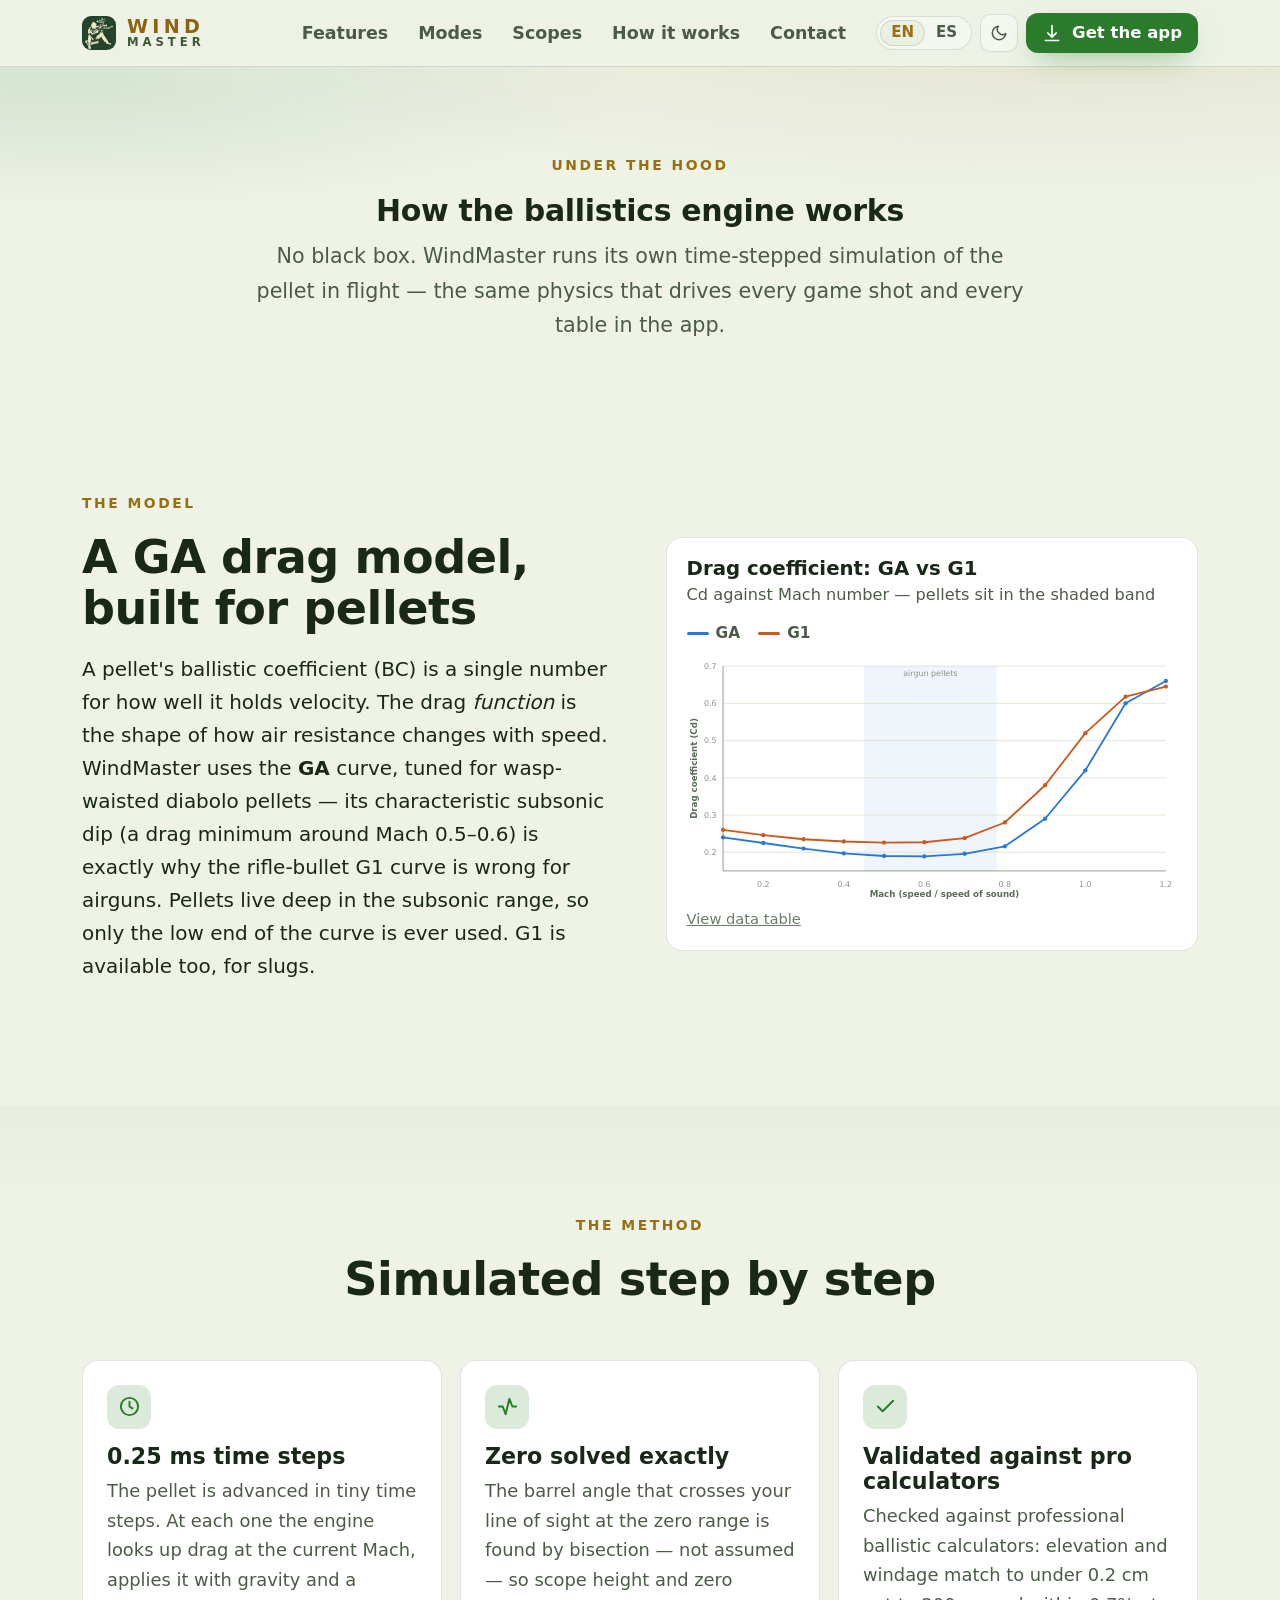
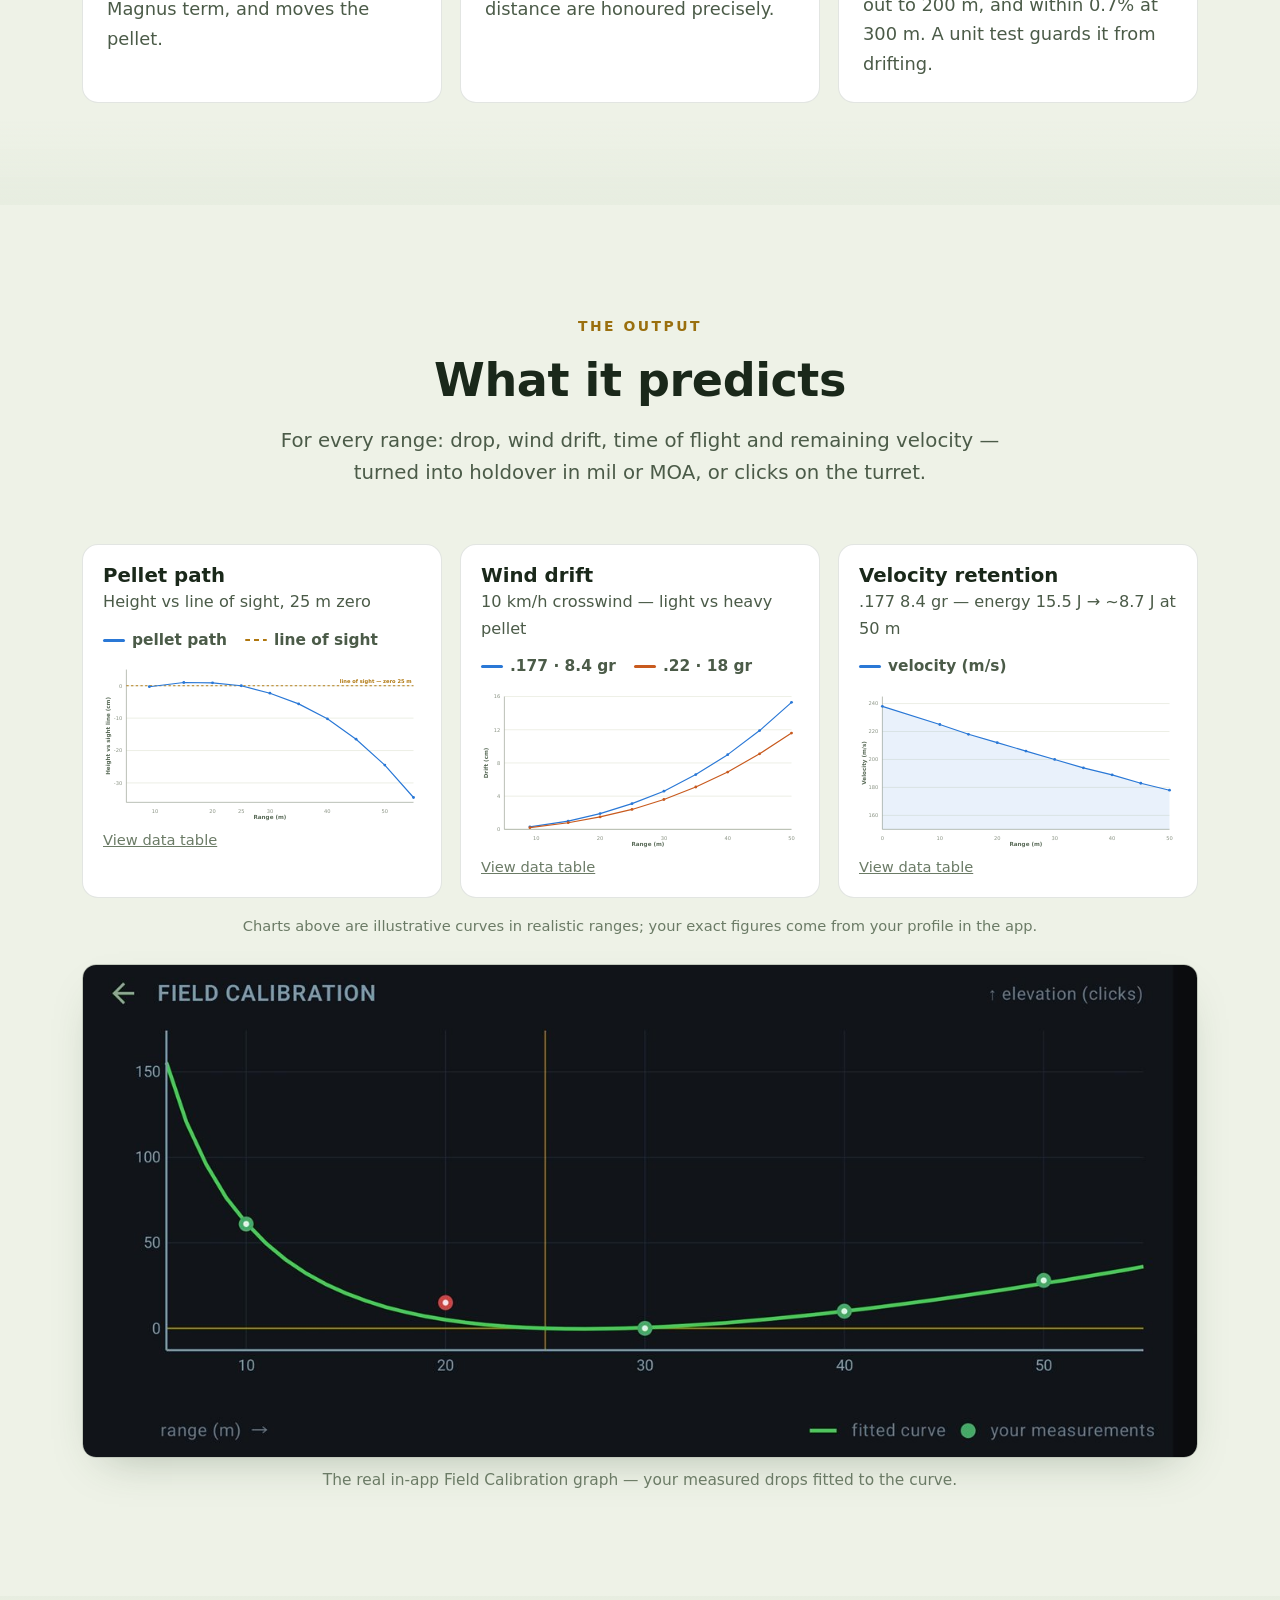
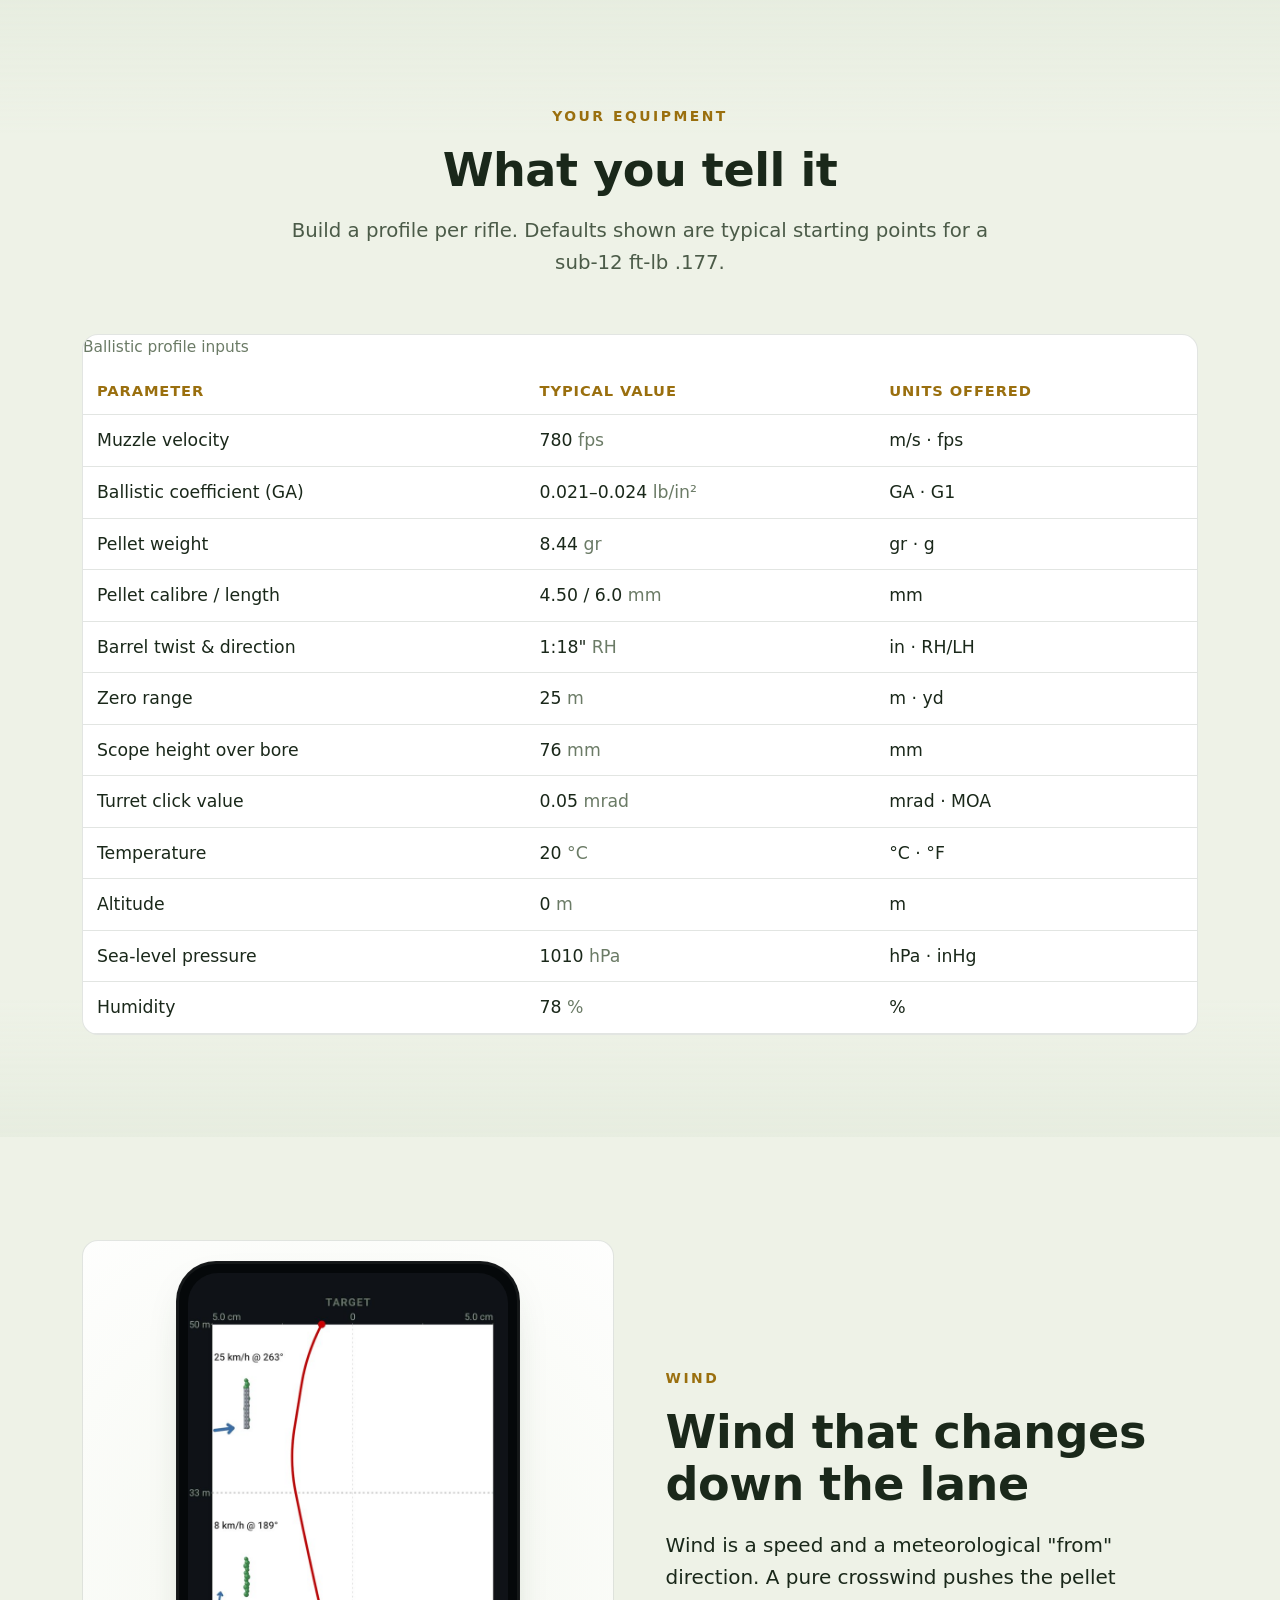
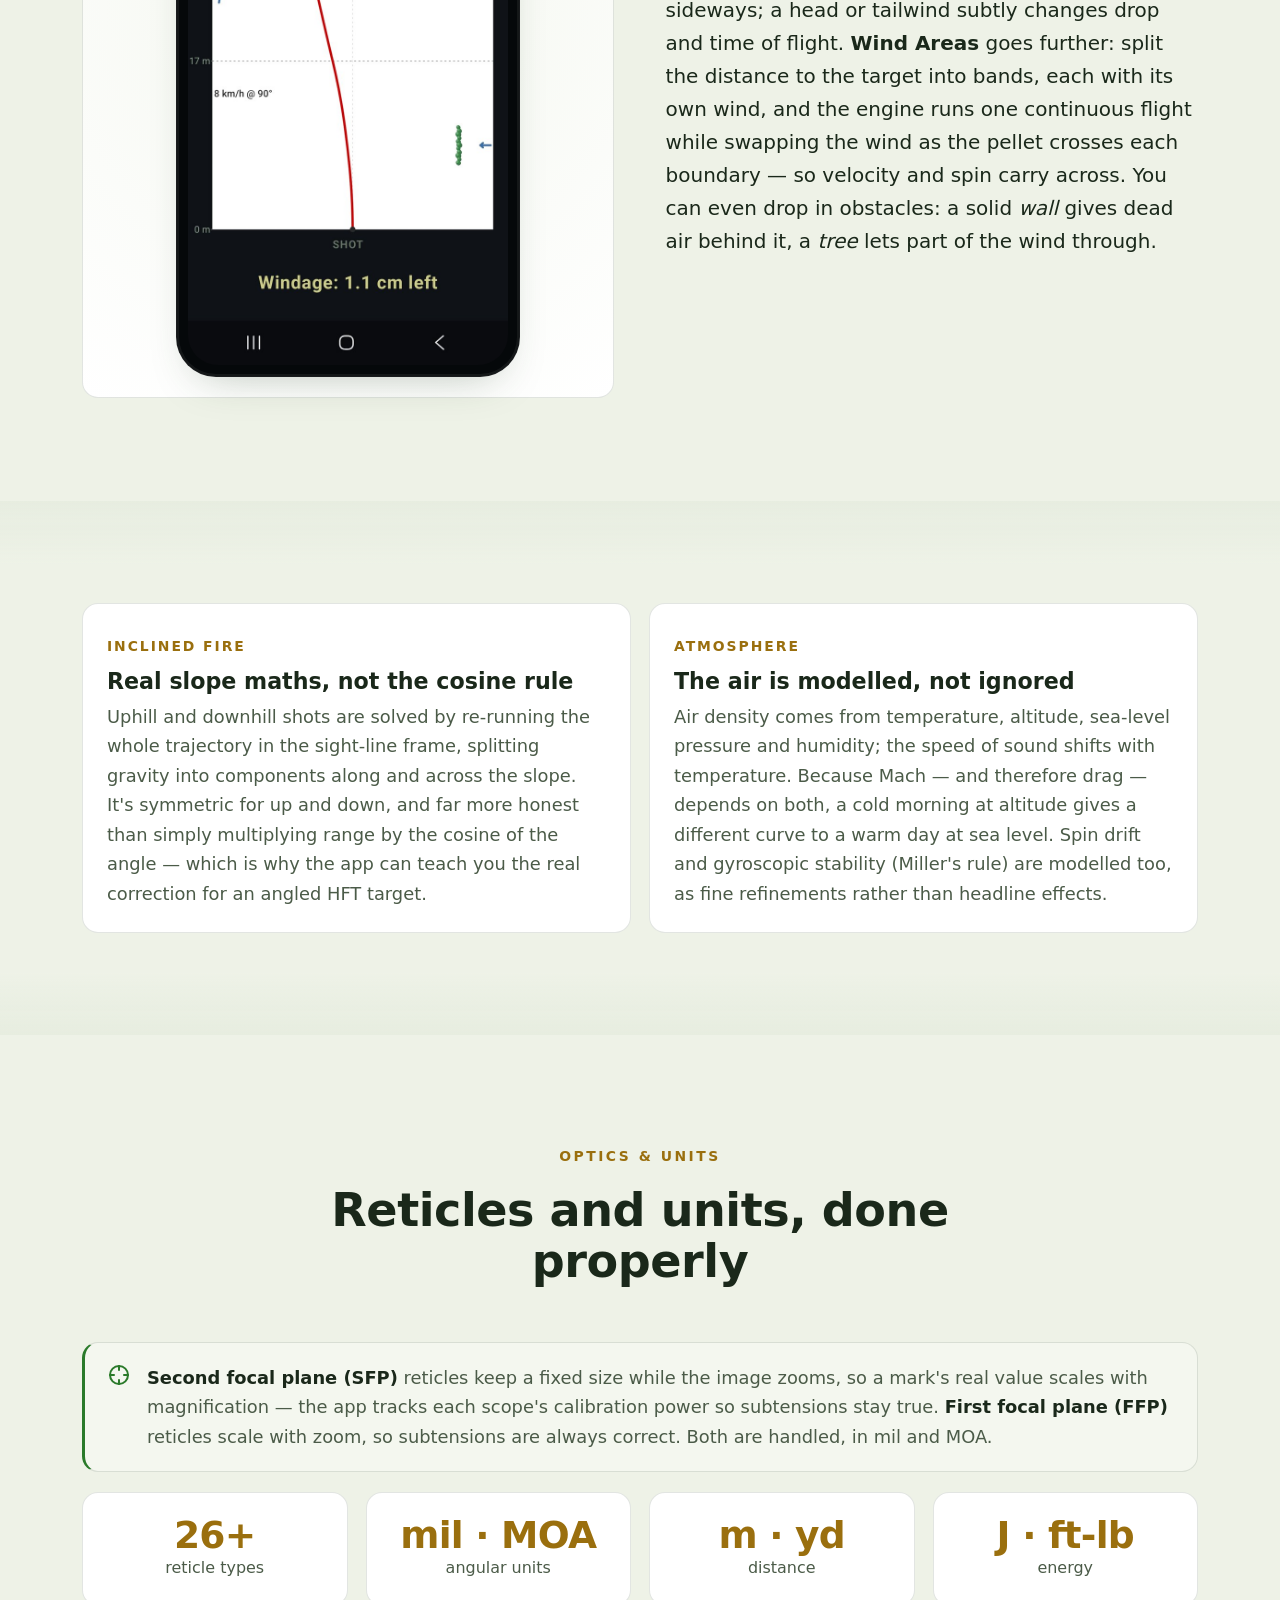
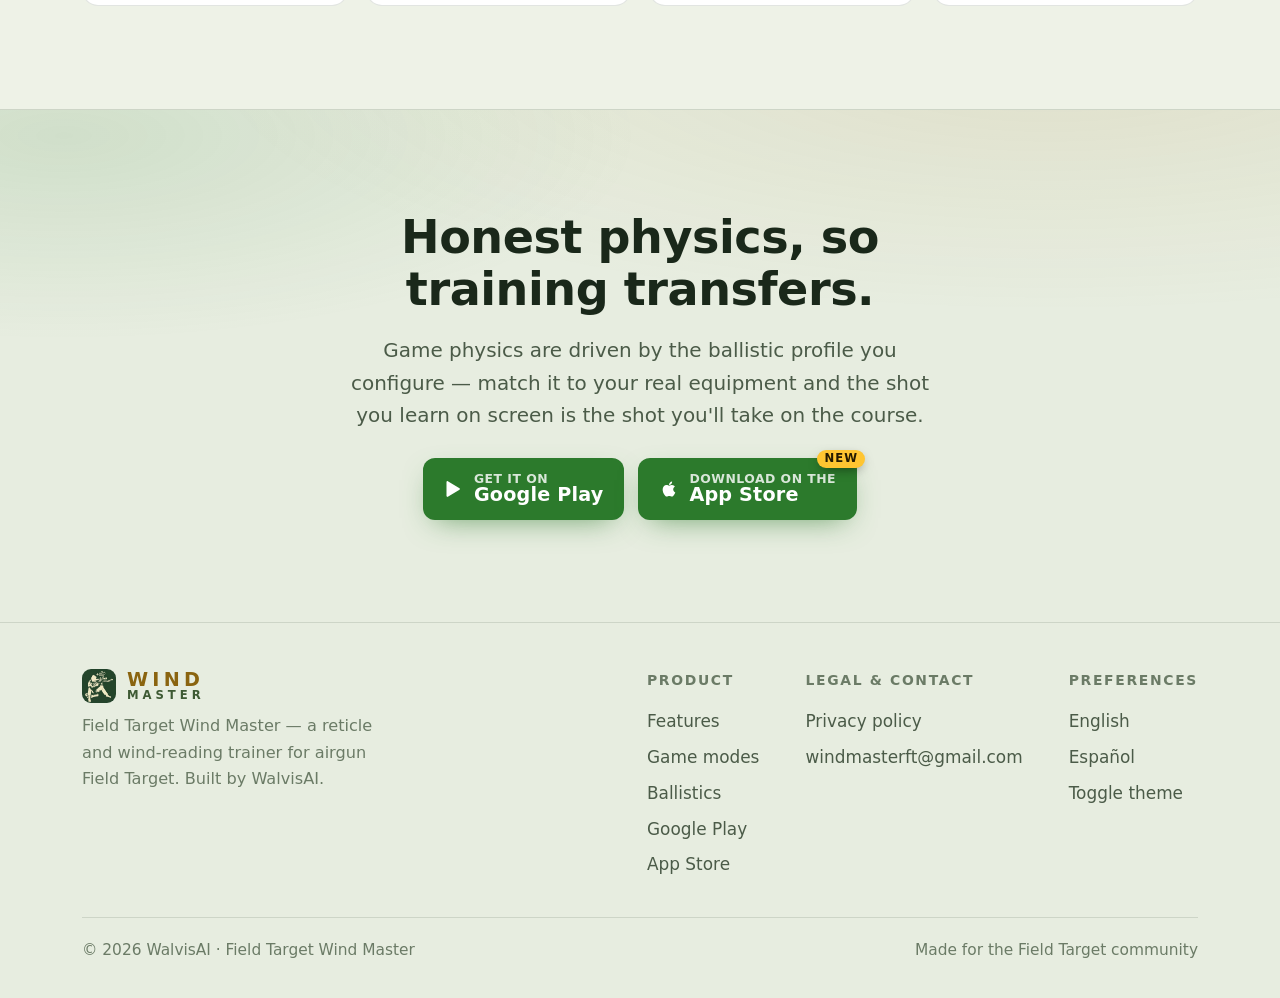
==== ballistics.html @ 90c8ece1 "List every scope in the app under #scopes Adds a scope catalogue to the scopes section: all 29 selec" ====
<!DOCTYPE html>
<html lang="en" data-lang="en">
<head>
  <meta charset="UTF-8">
  <meta name="viewport" content="width=device-width, initial-scale=1.0">
  <title>How the ballistics work — WindMaster</title>
  <meta name="description" content="Inside WindMaster's ballistics engine: a time-stepped GA drag simulation for diabolo pellets, validated against professional ballistic calculators. Wind zones, inclined fire, real atmosphere, SFP/FFP reticles.">
  <meta name="theme-color" content="#0b100b">
  <link rel="icon" href="assets/img/favicon.svg" type="image/svg+xml">
  <link rel="apple-touch-icon" href="assets/img/logo.png">
  <meta property="og:type" content="article">
  <meta property="og:title" content="How the WindMaster ballistics engine works">
  <meta property="og:description" content="A time-stepped GA drag simulation for airgun pellets, validated against professional ballistic calculators. Wind zones, inclined fire and real atmosphere.">
  <meta property="og:image" content="assets/img/logo.png">
  <link rel="stylesheet" href="assets/css/styles.css?v=20260923a">
  <script>
    (function () {
      try {
        var t = localStorage.getItem('wm-theme');
        if (t === 'light' || t === 'dark') document.documentElement.setAttribute('data-theme', t);
        var l = localStorage.getItem('wm-lang');
        if (l !== 'en' && l !== 'es') { var n = (navigator.language || 'en').toLowerCase(); l = n.indexOf('es') === 0 ? 'es' : 'en'; }
        document.documentElement.setAttribute('data-lang', l);
        document.documentElement.setAttribute('lang', l);
      } catch (e) {}
    })();
  </script>
</head>
<body>

<header class="site-header">
  <nav class="nav" aria-label="Primary">
    <a class="brand" href="index.html" aria-label="WindMaster home">
      <img src="assets/img/logo.png" alt="WindMaster logo" width="34" height="34">
      <span class="brand-logotype"><span class="wm-wind">WIND</span><span class="wm-master">MASTER</span></span>
    </a>
    <div class="nav-links" id="nav-links">
      <a href="index.html#features" data-en="Features" data-es="Funciones">Features</a>
      <a href="index.html#modes" data-en="Modes" data-es="Modos">Modes</a>
      <a href="index.html#scopes" data-en="Scopes" data-es="Miras">Scopes</a>
      <a href="ballistics.html" data-en="How it works" data-es="Cómo funciona">How it works</a>
      <a href="index.html#contact" data-en="Contact" data-es="Contacto">Contact</a>
    </div>
    <div class="nav-tools">
      <div class="toggle-group" role="group" aria-label="Language">
        <button type="button" data-set-lang="en" aria-pressed="true">EN</button>
        <button type="button" data-set-lang="es" aria-pressed="false">ES</button>
      </div>
      <button type="button" class="icon-btn" data-toggle-theme aria-label="Switch theme">
        <svg class="theme-sun" viewBox="0 0 24 24" fill="none" stroke="currentColor" stroke-width="2" stroke-linecap="round" stroke-linejoin="round"><circle cx="12" cy="12" r="4"/><path d="M12 2v2M12 20v2M4.9 4.9l1.4 1.4M17.7 17.7l1.4 1.4M2 12h2M20 12h2M4.9 19.1l1.4-1.4M17.7 6.3l1.4-1.4"/></svg>
        <svg class="theme-moon" viewBox="0 0 24 24" fill="none" stroke="currentColor" stroke-width="2" stroke-linecap="round" stroke-linejoin="round"><path d="M21 12.79A9 9 0 1 1 11.21 3 7 7 0 0 0 21 12.79z"/></svg>
      </button>
      <a class="btn btn-play btn-sm nav-cta" href="index.html#get">
        <svg viewBox="0 0 24 24" fill="none" stroke="currentColor" stroke-width="2" stroke-linecap="round" stroke-linejoin="round"><path d="M12 3v12M7 12l5 5 5-5M4 21h16"/></svg>
        <span data-en="Get the app" data-es="Descargar">Get the app</span>
      </a>
      <button type="button" class="icon-btn hamburger" data-nav-toggle aria-label="Menu" aria-expanded="false" aria-controls="nav-links">
        <svg viewBox="0 0 24 24" fill="none" stroke="currentColor" stroke-width="2" stroke-linecap="round"><line x1="3" y1="6" x2="21" y2="6"/><line x1="3" y1="12" x2="21" y2="12"/><line x1="3" y1="18" x2="21" y2="18"/></svg>
      </button>
    </div>
  </nav>
</header>

<!-- PAGE HERO -->
<section class="page-hero">
  <div class="container" style="max-width:820px;text-align:center">
    <span class="kicker" data-en="Under the hood" data-es="Por dentro">Under the hood</span>
    <h1 class="lang-en">How the ballistics engine works</h1>
    <h1 class="lang-es">Cómo funciona el motor balístico</h1>
    <p class="lang-en" style="color:var(--text-dim);font-size:1.1rem">No black box. WindMaster runs its own time-stepped simulation of the pellet in flight — the same physics that drives every game shot and every table in the app.</p>
    <p class="lang-es" style="color:var(--text-dim);font-size:1.1rem">Sin caja negra. WindMaster ejecuta su propia simulación por pasos de tiempo del balín en vuelo — la misma física que mueve cada disparo del juego y cada tabla de la app.</p>
  </div>
</section>

<!-- THE ENGINE + DRAG CHART -->
<section class="section">
  <div class="container reticle-band">
    <div>
      <span class="kicker" data-en="The model" data-es="El modelo">The model</span>
      <h2 class="lang-en">A GA drag model, built for pellets</h2>
      <h2 class="lang-es">Un modelo de resistencia GA, hecho para balines</h2>
      <p class="lang-en">A pellet's ballistic coefficient (BC) is a single number for how well it holds velocity. The drag <em>function</em> is the shape of how air resistance changes with speed. WindMaster uses the <strong>GA</strong> curve, tuned for wasp-waisted diabolo pellets — its characteristic subsonic dip (a drag minimum around Mach 0.5–0.6) is exactly why the rifle-bullet G1 curve is wrong for airguns. Pellets live deep in the subsonic range, so only the low end of the curve is ever used. G1 is available too, for slugs.</p>
      <p class="lang-es">El coeficiente balístico (BC) de un balín es un único número de cómo conserva la velocidad. La <em>función</em> de resistencia es la forma en que el rozamiento cambia con la velocidad. WindMaster usa la curva <strong>GA</strong>, ajustada a los diábolos de cintura de avispa — su característico valle subsónico (un mínimo de resistencia hacia Mach 0,5–0,6) es justo por lo que la curva G1 de bala de rifle no sirve para el aire comprimido. Los balines viven muy en subsónico, así que solo se usa la parte baja de la curva. G1 también está disponible, para slugs.</p>
    </div>
    <div class="chart-card">
      <h3 class="lang-en">Drag coefficient: GA vs G1</h3><h3 class="lang-es">Coeficiente de resistencia: GA vs G1</h3>
      <div class="chart-sub"><span class="lang-en">Cd against Mach number — pellets sit in the shaded band</span><span class="lang-es">Cd frente al número de Mach — los balines están en la banda sombreada</span></div>
      <div class="chart-legend"><span class="lg"><span class="sw" style="background:var(--series-1)"></span>GA</span><span class="lg"><span class="sw" style="background:var(--series-2)"></span>G1</span></div>
      <div class="chart-holder" data-chart="drag"></div>
    </div>
  </div>
</section>

<!-- HOW IT INTEGRATES -->
<section class="section section-alt">
  <div class="container">
    <div class="section-head">
      <span class="kicker" data-en="The method" data-es="El método">The method</span>
      <h2 class="lang-en">Simulated step by step</h2><h2 class="lang-es">Simulado paso a paso</h2>
    </div>
    <div class="grid grid-3">
      <div class="card"><div class="ic"><svg viewBox="0 0 24 24" fill="none" stroke="currentColor" stroke-width="2" stroke-linecap="round"><circle cx="12" cy="12" r="9"/><path d="M12 7v5l3 2"/></svg></div>
        <h3 class="lang-en">0.25 ms time steps</h3><h3 class="lang-es">Pasos de 0,25 ms</h3>
        <p class="lang-en">The pellet is advanced in tiny time steps. At each one the engine looks up drag at the current Mach, applies it with gravity and a Magnus term, and moves the pellet.</p>
        <p class="lang-es">El balín avanza en pasos de tiempo diminutos. En cada uno el motor consulta la resistencia al Mach actual, la aplica con la gravedad y un término Magnus, y mueve el balín.</p>
      </div>
      <div class="card"><div class="ic"><svg viewBox="0 0 24 24" fill="none" stroke="currentColor" stroke-width="2" stroke-linecap="round" stroke-linejoin="round"><path d="M3 12h4l3 8 4-16 3 8h4"/></svg></div>
        <h3 class="lang-en">Zero solved exactly</h3><h3 class="lang-es">Cero resuelto con exactitud</h3>
        <p class="lang-en">The barrel angle that crosses your line of sight at the zero range is found by bisection — not assumed — so scope height and zero distance are honoured precisely.</p>
        <p class="lang-es">El ángulo de cañón que cruza tu línea de mira a la distancia de cero se halla por bisección — no se asume — así se respetan con precisión la altura de mira y la distancia de cero.</p>
      </div>
      <div class="card"><div class="ic"><svg viewBox="0 0 24 24" fill="none" stroke="currentColor" stroke-width="2" stroke-linecap="round" stroke-linejoin="round"><path d="M20 6 9 17l-5-5"/></svg></div>
        <h3 class="lang-en">Validated against pro calculators</h3><h3 class="lang-es">Contrastado con calculadoras pro</h3>
        <p class="lang-en">Checked against professional ballistic calculators: elevation and windage match to under 0.2 cm out to 200 m, and within 0.7% at 300 m. A unit test guards it from drifting.</p>
        <p class="lang-es">Verificado contra calculadoras balísticas profesionales: elevación y deriva coinciden con menos de 0,2 cm hasta 200 m, y dentro del 0,7% a 300 m. Un test unitario evita que se desvíe.</p>
      </div>
    </div>
  </div>
</section>

<!-- WHAT IT PREDICTS (charts) -->
<section class="section">
  <div class="container">
    <div class="section-head">
      <span class="kicker" data-en="The output" data-es="El resultado">The output</span>
      <h2 class="lang-en">What it predicts</h2><h2 class="lang-es">Qué predice</h2>
      <p class="lang-en">For every range: drop, wind drift, time of flight and remaining velocity — turned into holdover in mil or MOA, or clicks on the turret.</p>
      <p class="lang-es">Para cada distancia: caída, deriva del viento, tiempo de vuelo y velocidad remanente — convertidos en holdover en mil o MOA, o clics en la torreta.</p>
    </div>
    <div class="grid grid-3">
      <div class="chart-card">
        <h3 class="lang-en">Pellet path</h3><h3 class="lang-es">Trayectoria</h3>
        <div class="chart-sub"><span class="lang-en">Height vs line of sight, 25 m zero</span><span class="lang-es">Altura vs línea de mira, cero a 25 m</span></div>
        <div class="chart-legend"><span class="lg"><span class="sw" style="background:var(--series-1)"></span><span data-en="pellet path" data-es="trayectoria">pellet path</span></span><span class="lg"><span class="sw dash"></span><span data-en="line of sight" data-es="línea de mira">line of sight</span></span></div>
        <div class="chart-holder" data-chart="trajectory"></div>
      </div>
      <div class="chart-card">
        <h3 class="lang-en">Wind drift</h3><h3 class="lang-es">Deriva del viento</h3>
        <div class="chart-sub"><span class="lang-en">10 km/h crosswind — light vs heavy pellet</span><span class="lang-es">Viento cruzado 10 km/h — balín ligero vs pesado</span></div>
        <div class="chart-legend"><span class="lg"><span class="sw" style="background:var(--series-1)"></span>.177 · 8.4 gr</span><span class="lg"><span class="sw" style="background:var(--series-2)"></span>.22 · 18 gr</span></div>
        <div class="chart-holder" data-chart="wind"></div>
      </div>
      <div class="chart-card">
        <h3 class="lang-en">Velocity retention</h3><h3 class="lang-es">Retención de velocidad</h3>
        <div class="chart-sub"><span class="lang-en">.177 8.4 gr — energy 15.5 J → ~8.7 J at 50 m</span><span class="lang-es">.177 8,4 gr — energía 15,5 J → ~8,7 J a 50 m</span></div>
        <div class="chart-legend"><span class="lg"><span class="sw" style="background:var(--series-1)"></span><span data-en="velocity (m/s)" data-es="velocidad (m/s)">velocity (m/s)</span></span></div>
        <div class="chart-holder" data-chart="velocity"></div>
      </div>
    </div>
    <p class="chart-note" style="text-align:center;margin-top:16px"><span class="lang-en">Charts above are illustrative curves in realistic ranges; your exact figures come from your profile in the app.</span><span class="lang-es">Los gráficos de arriba son curvas ilustrativas en rangos realistas; tus cifras exactas salen de tu perfil en la app.</span></p>
    <figure class="shot-wide">
      <img src="assets/img/screens/ballistic-graph.jpg" alt="WindMaster Field Calibration graph: fitted elevation curve against your measured clicks" loading="lazy">
      <figcaption><span class="lang-en">The real in-app Field Calibration graph — your measured drops fitted to the curve.</span><span class="lang-es">El gráfico real de Calibración de Campo en la app — tus caídas medidas ajustadas a la curva.</span></figcaption>
    </figure>
  </div>
</section>

<!-- INPUTS TABLE -->
<section class="section section-alt">
  <div class="container">
    <div class="section-head">
      <span class="kicker" data-en="Your equipment" data-es="Tu equipo">Your equipment</span>
      <h2 class="lang-en">What you tell it</h2><h2 class="lang-es">Qué le indicas</h2>
      <p class="lang-en">Build a profile per rifle. Defaults shown are typical starting points for a sub-12 ft-lb .177.</p>
      <p class="lang-es">Crea un perfil por rifle. Los valores por defecto son puntos de partida típicos para un .177 de menos de 12 ft-lb.</p>
    </div>
    <div class="table-scroll">
      <table class="spec-table">
        <caption data-en="Ballistic profile inputs" data-es="Entradas del perfil balístico">Ballistic profile inputs</caption>
        <thead><tr>
          <th data-en="Parameter" data-es="Parámetro">Parameter</th>
          <th data-en="Typical value" data-es="Valor típico">Typical value</th>
          <th data-en="Units offered" data-es="Unidades disponibles">Units offered</th>
        </tr></thead>
        <tbody>
          <tr><td data-en="Muzzle velocity" data-es="Velocidad inicial">Muzzle velocity</td><td class="num">780 <span class="u">fps</span></td><td class="u">m/s · fps</td></tr>
          <tr><td data-en="Ballistic coefficient (GA)" data-es="Coeficiente balístico (GA)">Ballistic coefficient (GA)</td><td class="num">0.021–0.024 <span class="u">lb/in²</span></td><td class="u">GA · G1</td></tr>
          <tr><td data-en="Pellet weight" data-es="Peso del balín">Pellet weight</td><td class="num">8.44 <span class="u">gr</span></td><td class="u">gr · g</td></tr>
          <tr><td data-en="Pellet calibre / length" data-es="Calibre / longitud">Pellet calibre / length</td><td class="num">4.50 / 6.0 <span class="u">mm</span></td><td class="u">mm</td></tr>
          <tr><td data-en="Barrel twist & direction" data-es="Paso y sentido de rayado">Barrel twist &amp; direction</td><td class="num">1:18" <span class="u">RH</span></td><td class="u">in · RH/LH</td></tr>
          <tr><td data-en="Zero range" data-es="Distancia de cero">Zero range</td><td class="num">25 <span class="u">m</span></td><td class="u">m · yd</td></tr>
          <tr><td data-en="Scope height over bore" data-es="Altura de mira sobre ánima">Scope height over bore</td><td class="num">76 <span class="u">mm</span></td><td class="u">mm</td></tr>
          <tr><td data-en="Turret click value" data-es="Valor de clic de torreta">Turret click value</td><td class="num">0.05 <span class="u">mrad</span></td><td class="u">mrad · MOA</td></tr>
          <tr><td data-en="Temperature" data-es="Temperatura">Temperature</td><td class="num">20 <span class="u">°C</span></td><td class="u">°C · °F</td></tr>
          <tr><td data-en="Altitude" data-es="Altitud">Altitude</td><td class="num">0 <span class="u">m</span></td><td class="u">m</td></tr>
          <tr><td data-en="Sea-level pressure" data-es="Presión a nivel del mar">Sea-level pressure</td><td class="num">1010 <span class="u">hPa</span></td><td class="u">hPa · inHg</td></tr>
          <tr><td data-en="Humidity" data-es="Humedad">Humidity</td><td class="num">78 <span class="u">%</span></td><td class="u">%</td></tr>
        </tbody>
      </table>
    </div>
  </div>
</section>

<!-- WIND & WIND AREAS -->
<section class="section">
  <div class="container reticle-band">
    <div class="reticle-visual"><div class="phone shot"><div class="phone-screen"><img src="assets/img/screens/wind-areas.jpg" alt="WindMaster Wind Areas: per-band wind across the distance to the target" loading="lazy"></div></div></div>
    <div>
      <span class="kicker" data-en="Wind" data-es="Viento">Wind</span>
      <h2 class="lang-en">Wind that changes down the lane</h2>
      <h2 class="lang-es">Viento que cambia a lo largo del carril</h2>
      <p class="lang-en">Wind is a speed and a meteorological "from" direction. A pure crosswind pushes the pellet sideways; a head or tailwind subtly changes drop and time of flight. <strong>Wind Areas</strong> goes further: split the distance to the target into bands, each with its own wind, and the engine runs one continuous flight while swapping the wind as the pellet crosses each boundary — so velocity and spin carry across. You can even drop in obstacles: a solid <em>wall</em> gives dead air behind it, a <em>tree</em> lets part of the wind through.</p>
      <p class="lang-es">El viento es una velocidad y una dirección meteorológica de "procedencia". Un viento cruzado puro empuja el balín de lado; un viento de frente o de cola cambia sutilmente la caída y el tiempo de vuelo. <strong>Áreas de viento</strong> va más allá: divide la distancia al blanco en tramos, cada uno con su viento, y el motor ejecuta un único vuelo continuo cambiando el viento cuando el balín cruza cada frontera — así la velocidad y el giro se conservan. Incluso puedes añadir obstáculos: un <em>muro</em> sólido deja aire muerto detrás, un <em>árbol</em> deja pasar parte del viento.</p>
    </div>
  </div>
</section>

<!-- INCLINED + ATMOSPHERE -->
<section class="section section-alt">
  <div class="container">
    <div class="grid grid-2">
      <div class="card">
        <span class="mode-badge" data-en="Inclined fire" data-es="Tiro inclinado">Inclined fire</span>
        <h3 class="lang-en">Real slope maths, not the cosine rule</h3>
        <h3 class="lang-es">Matemática real de pendiente, no la regla del coseno</h3>
        <p class="lang-en">Uphill and downhill shots are solved by re-running the whole trajectory in the sight-line frame, splitting gravity into components along and across the slope. It's symmetric for up and down, and far more honest than simply multiplying range by the cosine of the angle — which is why the app can teach you the real correction for an angled HFT target.</p>
        <p class="lang-es">Los tiros cuesta arriba y cuesta abajo se resuelven volviendo a calcular toda la trayectoria en el marco de la línea de mira, descomponiendo la gravedad en componentes a lo largo y a través de la pendiente. Es simétrico arriba y abajo, y mucho más honesto que multiplicar la distancia por el coseno del ángulo — por eso la app te enseña la corrección real para un blanco HFT inclinado.</p>
      </div>
      <div class="card">
        <span class="mode-badge" data-en="Atmosphere" data-es="Atmósfera">Atmosphere</span>
        <h3 class="lang-en">The air is modelled, not ignored</h3>
        <h3 class="lang-es">El aire se modela, no se ignora</h3>
        <p class="lang-en">Air density comes from temperature, altitude, sea-level pressure and humidity; the speed of sound shifts with temperature. Because Mach — and therefore drag — depends on both, a cold morning at altitude gives a different curve to a warm day at sea level. Spin drift and gyroscopic stability (Miller's rule) are modelled too, as fine refinements rather than headline effects.</p>
        <p class="lang-es">La densidad del aire sale de la temperatura, la altitud, la presión a nivel del mar y la humedad; la velocidad del sonido cambia con la temperatura. Como el Mach — y por tanto la resistencia — depende de ambos, una mañana fría en altura da una curva distinta a un día cálido a nivel del mar. La deriva por giro y la estabilidad giroscópica (regla de Miller) también se modelan, como refinamientos finos más que como efectos protagonistas.</p>
      </div>
    </div>
  </div>
</section>

<!-- RETICLES & UNITS -->
<section class="section">
  <div class="container">
    <div class="section-head">
      <span class="kicker" data-en="Optics & units" data-es="Ópticas y unidades">Optics &amp; units</span>
      <h2 class="lang-en">Reticles and units, done properly</h2>
      <h2 class="lang-es">Retículas y unidades, bien hechas</h2>
    </div>
    <div class="callout" style="margin-bottom:20px">
      <svg viewBox="0 0 24 24" fill="none" stroke="currentColor" stroke-width="2" stroke-linecap="round" stroke-linejoin="round"><circle cx="12" cy="12" r="9"/><line x1="12" y1="3" x2="12" y2="7"/><line x1="12" y1="17" x2="12" y2="21"/><line x1="3" y1="12" x2="7" y2="12"/><line x1="17" y1="12" x2="21" y2="12"/></svg>
      <p><span class="lang-en"><strong>Second focal plane (SFP)</strong> reticles keep a fixed size while the image zooms, so a mark's real value scales with magnification — the app tracks each scope's calibration power so subtensions stay true. <strong>First focal plane (FFP)</strong> reticles scale with zoom, so subtensions are always correct. Both are handled, in mil and MOA.</span><span class="lang-es"><strong>Las retículas de segundo plano focal (SFP)</strong> mantienen un tamaño fijo mientras la imagen hace zoom, así que el valor real de una marca escala con el aumento — la app sigue la potencia de calibración de cada visor para que las subtensiones sigan siendo ciertas. <strong>Las de primer plano focal (FFP)</strong> escalan con el zoom, así que las subtensiones siempre son correctas. Ambas se tratan, en mil y MOA.</span></p>
    </div>
    <div class="grid grid-4">
      <div class="card" style="text-align:center"><div class="scope-count" style="justify-content:center;margin:0"><div><div class="n">26+</div><div class="l" data-en="reticle types" data-es="tipos de retícula">reticle types</div></div></div></div>
      <div class="card" style="text-align:center"><div class="scope-count" style="justify-content:center;margin:0"><div><div class="n">mil · MOA</div><div class="l" data-en="angular units" data-es="unidades angulares">angular units</div></div></div></div>
      <div class="card" style="text-align:center"><div class="scope-count" style="justify-content:center;margin:0"><div><div class="n">m · yd</div><div class="l" data-en="distance" data-es="distancia">distance</div></div></div></div>
      <div class="card" style="text-align:center"><div class="scope-count" style="justify-content:center;margin:0"><div><div class="n">J · ft-lb</div><div class="l" data-en="energy" data-es="energía">energy</div></div></div></div>
    </div>
  </div>
</section>

<!-- HONESTY CALLOUT + CTA -->
<section class="section cta-band">
  <div class="container">
    <h2 class="lang-en">Honest physics, so training transfers.</h2>
    <h2 class="lang-es">Física honesta, para que el entrenamiento se transfiera.</h2>
    <p class="lang-en">Game physics are driven by the ballistic profile you configure — match it to your real equipment and the shot you learn on screen is the shot you'll take on the course.</p>
    <p class="lang-es">La física del juego se basa en el perfil balístico que configuras — hazlo coincidir con tu equipo real y el disparo que aprendes en pantalla es el que harás en el recorrido.</p>
    <div class="store-row">
      <a class="btn btn-play" href="https://play.google.com/store/apps/details?id=com.walvisai.fieldtargetwindmaster" target="_blank" rel="noopener">
        <svg viewBox="0 0 24 24" fill="currentColor"><path d="M3 3.5v17c0 .8.9 1.3 1.6.9l14-8.5c.6-.4.6-1.3 0-1.7l-14-8.5C3.9 2.2 3 2.7 3 3.5z"/></svg>
        <span class="bp-text"><span class="bp-sub" data-en="Get it on" data-es="Disponible en">Get it on</span><span class="bp-main">Google Play</span></span>
      </a>
      <a class="btn btn-apple" href="https://apps.apple.com/us/app/windmaster-airgun-ballistics/id6805077876" target="_blank" rel="noopener">
        <svg viewBox="0 0 24 24" fill="currentColor"><path d="M17.05 20.28c-.98.95-2.05.8-3.08.35-1.09-.46-2.09-.48-3.24 0-1.44.62-2.2.44-3.06-.35C2.79 15.25 3.51 7.59 9.05 7.31c1.35.07 2.29.74 3.08.8 1.18-.24 2.31-.93 3.57-.84 1.51.12 2.65.72 3.4 1.8-3.12 1.87-2.38 5.98.48 7.13-.57 1.5-1.31 2.99-2.54 4.09zM12.03 7.25c-.15-2.23 1.66-4.07 3.74-4.25.29 2.58-2.34 4.5-3.74 4.25z"/></svg>
        <span class="bp-text"><span class="bp-sub" data-en="Download on the" data-es="Consíguelo en la">Download on the</span><span class="bp-main">App Store</span></span>
          <span class="pill-new" data-en="New" data-es="Nuevo">New</span>
      </a>
    </div>
  </div>
</section>

<footer class="site-footer">
  <div class="container">
    <div class="footer-grid">
      <div class="footer-brand">
        <a class="brand" href="index.html"><img src="assets/img/logo.png" alt="" width="34" height="34"><span class="brand-logotype"><span class="wm-wind">WIND</span><span class="wm-master">MASTER</span></span></a>
        <p class="lang-en">Field Target Wind Master — a reticle and wind-reading trainer for airgun Field Target. Built by WalvisAI.</p>
        <p class="lang-es">Field Target Wind Master — un entrenador de retícula y lectura de viento para Field Target de aire comprimido. Creado por WalvisAI.</p>
      </div>
      <div class="footer-links">
        <div class="footer-col">
          <h4 data-en="Product" data-es="Producto">Product</h4>
          <a href="index.html#features" data-en="Features" data-es="Funciones">Features</a>
          <a href="index.html#modes" data-en="Game modes" data-es="Modos de juego">Game modes</a>
          <a href="ballistics.html" data-en="Ballistics" data-es="Balística">Ballistics</a>
          <a href="https://play.google.com/store/apps/details?id=com.walvisai.fieldtargetwindmaster" target="_blank" rel="noopener">Google Play</a>
          <a href="https://apps.apple.com/us/app/windmaster-airgun-ballistics/id6805077876" target="_blank" rel="noopener">App Store</a>
        </div>
        <div class="footer-col">
          <h4 data-en="Legal & contact" data-es="Legal y contacto">Legal &amp; contact</h4>
          <a href="privacy.html" data-en="Privacy policy" data-es="Política de privacidad">Privacy policy</a>
          <a href="mailto:windmasterft@gmail.com">windmasterft@gmail.com</a>
        </div>
        <div class="footer-col">
          <h4 data-en="Preferences" data-es="Preferencias">Preferences</h4>
          <span data-set-lang="en" role="button" tabindex="0">English</span>
          <span data-set-lang="es" role="button" tabindex="0">Español</span>
          <span data-toggle-theme role="button" tabindex="0" data-en="Toggle theme" data-es="Cambiar tema">Toggle theme</span>
        </div>
      </div>
    </div>
    <div class="footer-bottom">
      <span>© <span data-year>2026</span> WalvisAI · Field Target Wind Master</span>
      <span data-en="Made for the Field Target community" data-es="Hecho para la comunidad del Field Target">Made for the Field Target community</span>
    </div>
  </div>
</footer>

<script src="assets/js/main.js?v=20260828d" defer></script>
<script src="assets/js/charts.js?v=20260810c" defer></script>
</body>
</html>
---- assets/css/styles.css ----
/* ============================================================
   WindMaster — Field Target Wind Master
   Design system. Brand tokens distilled from the app (AppTheme.kt).
   Dark is the default (matches the app); light + OS-preference supported.
   ============================================================ */

/* ---- Tokens: dark (default) ---- */
:root {
  color-scheme: dark;
  --bg:            #0b100b;
  --bg-2:          #0e140e;
  --surface:       #141b14;
  --surface-2:     #1a231a;
  --surface-3:     #202b20;
  --border:        rgba(210,226,210,0.10);
  --border-strong: rgba(210,226,210,0.18);
  --text:          #d7e4d7;
  --text-dim:      #97a895;
  --text-mute:     #6d7d69;
  --gold:          #ffd464;
  --gold-soft:     #cccc88;
  --wind:          #ffd464;
  --master:        #9dbf9d;
  --green:         #62b062;
  --green-deep:    #2a5a2a;
  --cta:           #3d8b3d;
  --cta-hover:     #4a9d4a;
  --cta-ink:       #061006;
  --new-flag:      #ffc531;
  --new-flag-ink:  #241a00;
  --good:          #52c07a;
  --warn:          #e0b83e;
  --bad:           #e06a6a;
  /* charts (validated for this surface) */
  --chart-surface: #141a14;
  --chart-grid:    #26302a;
  --chart-axis:    #55614f;
  --chart-ink:     #d7e4d7;
  --chart-ink-dim: #97a895;
  --series-1:      #3987e5;
  --series-2:      #d95926;
  --chart-ref:     #dcae4a;
  /* effects */
  --shadow:        0 18px 50px -20px rgba(0,0,0,0.75);
  --glow:          0 0 0 1px var(--border), 0 20px 60px -30px rgba(0,0,0,0.85);
  --radius:        16px;
  --radius-sm:     10px;
  --maxw:          1160px;
  --hero-grad:     radial-gradient(120% 90% at 82% -10%, rgba(255,212,100,0.10), transparent 55%),
                   radial-gradient(90% 80% at 5% 5%, rgba(86,160,86,0.12), transparent 50%);
  --font-ui:       system-ui, -apple-system, "Segoe UI", Roboto, Helvetica, Arial, sans-serif;
}

/* ---- Tokens: light ---- */
@media (prefers-color-scheme: light) {
  :root:not([data-theme="dark"]) {
    color-scheme: light;
    --bg:            #eef2e7;
    --bg-2:          #e7ede0;
    --surface:       #ffffff;
    --surface-2:     #f4f7ef;
    --surface-3:     #e9efe1;
    --border:        rgba(20,40,20,0.12);
    --border-strong: rgba(20,40,20,0.20);
    --text:          #1a281a;
    --text-dim:      #4b5b48;
    --text-mute:     #6b7b66;
    --gold:          #9a6f0e;
    --gold-soft:     #7a5a14;
    --wind:          #8a6410;
    --master:        #3e5a34;
    --green:         #2a7a2a;
    --green-deep:    #cfe6bf;
    --cta:           #2c7a2c;
    --cta-hover:     #256a25;
    --cta-ink:       #ffffff;
    --good:          #1a8a3a;
    --warn:          #9a6f0e;
    --bad:           #c0392b;
    --chart-surface: #f4f2e8;
    --chart-grid:    #d9ddca;
    --chart-axis:    #8a9384;
    --chart-ink:     #1a281a;
    --chart-ink-dim: #5a6b58;
    --series-1:      #2a78d6;
    --series-2:      #c85a1e;
    --chart-ref:     #b0770e;
    --shadow:        0 18px 44px -22px rgba(40,70,40,0.35);
    --glow:          0 0 0 1px var(--border), 0 18px 50px -30px rgba(40,70,40,0.30);
    --hero-grad:     radial-gradient(120% 90% at 82% -10%, rgba(154,111,14,0.10), transparent 55%),
                     radial-gradient(90% 80% at 5% 5%, rgba(42,122,42,0.12), transparent 50%);
  }
}
:root[data-theme="light"] {
  color-scheme: light;
  --bg:            #eef2e7;
  --bg-2:          #e7ede0;
  --surface:       #ffffff;
  --surface-2:     #f4f7ef;
  --surface-3:     #e9efe1;
  --border:        rgba(20,40,20,0.12);
  --border-strong: rgba(20,40,20,0.20);
  --text:          #1a281a;
  --text-dim:      #4b5b48;
  --text-mute:     #6b7b66;
  --gold:          #9a6f0e;
  --gold-soft:     #7a5a14;
  --wind:          #8a6410;
  --master:        #3e5a34;
  --green:         #2a7a2a;
  --green-deep:    #cfe6bf;
  --cta:           #2c7a2c;
  --cta-hover:     #256a25;
  --cta-ink:       #ffffff;
  --good:          #1a8a3a;
  --warn:          #9a6f0e;
  --bad:           #c0392b;
  --chart-surface: #f4f2e8;
  --chart-grid:    #d9ddca;
  --chart-axis:    #8a9384;
  --chart-ink:     #1a281a;
  --chart-ink-dim: #5a6b58;
  --series-1:      #2a78d6;
  --series-2:      #c85a1e;
  --chart-ref:     #b0770e;
  --shadow:        0 18px 44px -22px rgba(40,70,40,0.35);
  --glow:          0 0 0 1px var(--border), 0 18px 50px -30px rgba(40,70,40,0.30);
  --hero-grad:     radial-gradient(120% 90% at 82% -10%, rgba(154,111,14,0.10), transparent 55%),
                   radial-gradient(90% 80% at 5% 5%, rgba(42,122,42,0.12), transparent 50%);
}

/* ---- Base ---- */
* { box-sizing: border-box; }
html { font-size: 117.5%; scroll-behavior: smooth; scroll-padding-top: 84px; -webkit-text-size-adjust: 100%; }
@media (prefers-reduced-motion: reduce) { html { scroll-behavior: auto; } }
body {
  margin: 0;
  font-family: var(--font-ui);
  background: var(--bg);
  color: var(--text);
  line-height: 1.65;
  font-size: 1.0625rem;
  -webkit-font-smoothing: antialiased;
  overflow-x: hidden;
}
img, svg { max-width: 100%; }
a { color: var(--green); text-decoration: none; }
a:hover { text-decoration: underline; }
h1, h2, h3 { line-height: 1.12; margin: 0 0 .4em; letter-spacing: -0.01em; font-weight: 800; }
h2 { font-size: clamp(1.7rem, 3.6vw, 2.5rem); }
h3 { font-size: 1.18rem; letter-spacing: 0; }
p { margin: 0 0 1em; }
.container { max-width: var(--maxw); margin: 0 auto; padding: 0 22px; }
.section { padding: clamp(56px, 8vw, 108px) 0; }
.section-alt { background:
    linear-gradient(180deg, var(--bg-2), transparent 12%, transparent 88%, var(--bg-2)),
    var(--bg); }
:focus-visible { outline: 2px solid var(--gold); outline-offset: 3px; border-radius: 6px; }

/* language visibility */
[data-lang="es"] .lang-en { display: none; }
[data-lang="en"] .lang-es { display: none; }

.kicker {
  display: inline-block;
  font-size: .74rem;
  font-weight: 700;
  letter-spacing: .18em;
  text-transform: uppercase;
  color: var(--gold);
  margin-bottom: .9rem;
}
.section-head { max-width: 720px; margin: 0 auto clamp(34px,5vw,54px); text-align: center; }
.section-head p { color: var(--text-dim); font-size: 1.05rem; }
.eyebrow-line { color: var(--text-dim); }

/* ---- Header ---- */
.site-header {
  position: sticky; top: 0; z-index: 50;
  background: color-mix(in srgb, var(--bg) 82%, transparent);
  backdrop-filter: saturate(140%) blur(12px);
  border-bottom: 1px solid var(--border);
}
.nav {
  display: flex; align-items: center; gap: 18px;
  height: 66px; max-width: var(--maxw); margin: 0 auto; padding: 0 22px;
}
.brand { display: flex; align-items: center; gap: 11px; font-weight: 800; letter-spacing: .02em; }
.brand img { width: 34px; height: 34px; border-radius: 9px; }
.brand .wm-wind { color: var(--wind); }
.brand .wm-master { color: var(--master); font-weight: 700; }
.brand-logotype { display: flex; flex-direction: column; line-height: .96; }
.brand-logotype .wm-wind { font-size: 1.02rem; letter-spacing: .22em; }
.brand-logotype .wm-master { font-size: .62rem; letter-spacing: .34em; }
.nav-links { display: flex; align-items: center; gap: 6px; margin-left: auto; }
.nav-links a {
  color: var(--text-dim); font-weight: 600; font-size: .93rem; white-space: nowrap;
  padding: 8px 12px; border-radius: 9px; transition: color .15s, background .15s;
}
.nav-links a:hover { color: var(--text); background: var(--surface-2); text-decoration: none; }
.nav-tools { display: flex; align-items: center; gap: 8px; }
.toggle-group { display: inline-flex; background: var(--surface-2); border: 1px solid var(--border); border-radius: 999px; padding: 3px; }
.toggle-group button {
  border: 0; background: transparent; color: var(--text-dim);
  font: inherit; font-size: .8rem; font-weight: 700; cursor: pointer;
  padding: 5px 11px; border-radius: 999px; line-height: 1;
}
.toggle-group button[aria-pressed="true"] { background: var(--surface-3); color: var(--gold); box-shadow: inset 0 0 0 1px var(--border); }
.icon-btn {
  display: inline-grid; place-items: center; width: 38px; height: 38px;
  border: 1px solid var(--border); background: var(--surface-2); color: var(--text-dim);
  border-radius: 10px; cursor: pointer; padding: 0;
}
.icon-btn:hover { color: var(--text); border-color: var(--border-strong); }
.icon-btn svg { width: 18px; height: 18px; }
/* dark (default): offer light → show sun. light: offer dark → show moon. */
.theme-moon { display: none; } .theme-sun { display: block; }
:root[data-theme="light"] .theme-sun { display: none; }
:root[data-theme="light"] .theme-moon { display: block; }
@media (prefers-color-scheme: light) {
  :root:not([data-theme="dark"]) .theme-sun { display: none; }
  :root:not([data-theme="dark"]) .theme-moon { display: block; }
}
.nav-cta { display: inline-flex; }
.hamburger { display: none; }

/* ---- Buttons ---- */
.btn {
  display: inline-flex; align-items: center; gap: 10px; justify-content: center;
  font-weight: 700; font-size: .98rem; padding: 13px 20px; border-radius: 12px;
  border: 1px solid transparent; cursor: pointer; transition: transform .12s, background .15s, border-color .15s;
  text-decoration: none; line-height: 1; position: relative;
}
.btn:hover { text-decoration: none; transform: translateY(-1px); }
/* Both stores get the identical button. They are equal ways to buy the same app,
   and anything that weights one over the other reads as "the other one is not
   really ready". */
.btn-play, .btn-apple { background: var(--cta); color: var(--cta-ink); box-shadow: 0 10px 30px -12px color-mix(in srgb, var(--cta) 70%, transparent); }
.btn-play:hover, .btn-apple:hover { background: var(--cta-hover); }
.btn-play svg, .btn-apple svg { width: 20px; height: 20px; }
.btn .bp-sub { font-size: .66rem; font-weight: 600; opacity: .82; letter-spacing: .04em; text-transform: uppercase; }
.btn .bp-main { font-size: 1.02rem; font-weight: 800; letter-spacing: .01em; }
.btn .bp-text { display: flex; flex-direction: column; align-items: flex-start; line-height: 1.05; text-align: left; }
.btn-ghost { background: var(--surface-2); color: var(--text); border-color: var(--border-strong); }
.btn-ghost:hover { border-color: var(--gold); color: var(--gold); }
.btn-sm { padding: 9px 15px; font-size: .88rem; }
/* "NEW" flag. Fixed colours, like the app's game palette: it has to stay loud on
   the green button and in both themes, so it does not follow the theme tokens. */
.pill-new {
  display: inline-block; background: var(--new-flag); color: var(--new-flag-ink);
  font-size: .62rem; font-weight: 900; letter-spacing: .09em; text-transform: uppercase;
  padding: 3px 7px; border-radius: 999px; line-height: 1; vertical-align: middle;
}
.btn .pill-new { position: absolute; top: -9px; right: -9px; box-shadow: 0 4px 12px -4px rgba(0,0,0,0.55); }

/* A pair of store buttons. */
.store-row { display: flex; flex-wrap: wrap; gap: 14px; justify-content: center; }

/* ---- Hero ---- */
.hero { position: relative; padding: clamp(46px, 7vw, 92px) 0 clamp(40px,6vw,72px); background: var(--hero-grad); overflow: hidden; }
.hero-grid { display: grid; grid-template-columns: 1.05fr .95fr; gap: clamp(28px,5vw,64px); align-items: center; }
.hero-badge {
  display: inline-flex; align-items: center; gap: 8px; font-size: .8rem; font-weight: 600;
  color: var(--text-dim); background: var(--surface-2); border: 1px solid var(--border);
  padding: 6px 13px; border-radius: 999px; margin-bottom: 22px;
}
.hero-badge b { color: var(--good); font-weight: 700; }
.hero h1 { font-size: clamp(2.3rem, 5.4vw, 4rem); font-weight: 900; letter-spacing: -0.02em; }
.hero h1 .hl { color: var(--gold); }
.hero-tagline { font-size: clamp(1.05rem, 2.1vw, 1.3rem); color: var(--text-dim); max-width: 34ch; margin-bottom: 1.6em; }
.hero-cta { display: flex; flex-wrap: wrap; gap: 14px; align-items: center; }
.hero-meta { display: flex; flex-wrap: wrap; gap: 18px 26px; margin-top: 30px; color: var(--text-mute); font-size: .86rem; }
.hero-meta div { display: flex; align-items: center; gap: 8px; }
.hero-meta svg { width: 16px; height: 16px; color: var(--green); }
.hero-visual { display: flex; justify-content: center; position: relative; }

/* ---- Phone mockup ---- */
.phone {
  position: relative; width: 344px; max-width: 82vw; aspect-ratio: 300 / 610;
  background: #05080a; border-radius: 40px; padding: 11px;
  box-shadow: var(--shadow), inset 0 0 0 2px rgba(255,255,255,0.06);
  border: 1px solid rgba(255,255,255,0.08);
}
.phone::before {
  content: ""; position: absolute; top: 15px; left: 50%; transform: translateX(-50%);
  width: 108px; height: 20px; background: #05080a; border-radius: 0 0 14px 14px; z-index: 3;
}
.phone-screen { position: relative; width: 100%; height: 100%; border-radius: 30px; overflow: hidden; background: #0a0f0a; }
.phone-screen svg { width: 100%; height: 100%; display: block; }
.phone-screen img { width: 100%; height: 100%; object-fit: cover; display: block; }
/* real screenshots: match the cropped aspect and drop the fake notch */
.phone.shot { aspect-ratio: 720 / 1500; }
.phone.shot::before { display: none; }
/* wide (landscape) screenshot figure */
.shot-wide { margin: 26px 0 0; }
.shot-wide img { width: 100%; border-radius: 14px; border: 1px solid var(--border-strong); box-shadow: var(--shadow); display: block; }
.shot-wide figcaption { text-align: center; color: var(--text-mute); font-size: .82rem; margin-top: 10px; }
.phone-tag {
  position: absolute; bottom: -14px; left: 50%; transform: translateX(-50%);
  background: var(--surface-3); border: 1px solid var(--border-strong); color: var(--text-dim);
  font-size: .72rem; font-weight: 600; padding: 5px 12px; border-radius: 999px; white-space: nowrap;
}
.phone.floaty { animation: floaty 6s ease-in-out infinite; }
@keyframes floaty { 0%,100%{ transform: translateY(0);} 50%{ transform: translateY(-12px);} }
@media (prefers-reduced-motion: reduce) { .phone.floaty { animation: none; } }

/* ---- Trust strip ---- */
.trust { border-top: 1px solid var(--border); border-bottom: 1px solid var(--border); background: var(--bg-2); }
.trust-row { display: flex; flex-wrap: wrap; justify-content: center; gap: 12px 30px; padding: 20px 22px; }
.trust-row span { display: inline-flex; align-items: center; gap: 9px; color: var(--text-dim); font-size: .9rem; font-weight: 600; }
.trust-row svg { width: 17px; height: 17px; color: var(--green); flex: none; }

/* ---- Cards / feature grid ---- */
.grid { display: grid; gap: 18px; }
.grid-3 { grid-template-columns: repeat(3, 1fr); }
.grid-2 { grid-template-columns: repeat(2, 1fr); }
.grid-4 { grid-template-columns: repeat(4, 1fr); }
.card {
  background: var(--surface); border: 1px solid var(--border); border-radius: var(--radius);
  padding: 24px; transition: transform .16s, border-color .16s, background .16s;
}
.card:hover { transform: translateY(-3px); border-color: var(--border-strong); }
.card .ic {
  width: 44px; height: 44px; border-radius: 12px; display: grid; place-items: center; margin-bottom: 15px;
  background: color-mix(in srgb, var(--green) 16%, transparent); color: var(--green);
}
.card .ic svg { width: 23px; height: 23px; }
.card h3 { margin-bottom: .35em; }
.card p { color: var(--text-dim); font-size: .95rem; margin: 0; }
.card .card-es-name { display: block; color: var(--text-mute); font-size: .82rem; font-weight: 600; margin-top: 2px; }

/* ---- Mode rows ---- */
.mode { display: grid; grid-template-columns: 1fr 1fr; gap: clamp(24px,4vw,56px); align-items: center; margin-bottom: clamp(40px,6vw,72px); }
.mode:last-child { margin-bottom: 0; }
.mode.reverse .mode-media { order: 2; }
.mode-media { display: flex; justify-content: center; }
.mode-badge { display: inline-block; font-size: .74rem; font-weight: 800; letter-spacing: .14em; text-transform: uppercase; color: var(--gold); margin-bottom: .6rem; }
.mode h3 { font-size: clamp(1.4rem, 2.6vw, 1.9rem); font-weight: 800; letter-spacing: -0.01em; }
.mode p { color: var(--text-dim); }
.chips { display: flex; flex-wrap: wrap; gap: 8px; margin-top: 14px; }
.chip { font-size: .8rem; font-weight: 600; color: var(--text-dim); background: var(--surface-2); border: 1px solid var(--border); padding: 5px 12px; border-radius: 999px; }

/* ---- Charts ---- */
.chart-card {
  background: var(--surface); border: 1px solid var(--border); border-radius: var(--radius);
  padding: 20px 20px 14px; overflow: hidden;
}
.chart-card h3 { font-size: 1.05rem; margin-bottom: 2px; }
.chart-card .chart-sub { color: var(--text-dim); font-size: .86rem; margin-bottom: 12px; }
.chart-legend { display: flex; flex-wrap: wrap; gap: 8px 18px; margin: 4px 0 10px; }
.chart-legend .lg { display: inline-flex; align-items: center; gap: 7px; font-size: .82rem; color: var(--text-dim); font-weight: 600; }
.chart-legend .sw { width: 22px; height: 3px; border-radius: 2px; }
.chart-legend .sw.dash { background: repeating-linear-gradient(90deg, var(--chart-ref) 0 5px, transparent 5px 9px); height: 2px; }
.chart-holder { position: relative; width: 100%; }
.chart-holder svg { display: block; width: 100%; height: auto; overflow: visible; }
.chart-note { color: var(--text-mute); font-size: .78rem; margin-top: 8px; }
.chart-tip {
  position: absolute; pointer-events: none; opacity: 0; transform: translate(-50%, -108%);
  background: var(--surface-3); border: 1px solid var(--border-strong); color: var(--text);
  padding: 7px 10px; border-radius: 9px; font-size: .78rem; white-space: nowrap; z-index: 4;
  box-shadow: var(--shadow); transition: opacity .1s;
}
.chart-tip b { color: var(--gold); }
.axis-label { fill: var(--chart-ink-dim); font-size: 12px; font-weight: 600; }
.tick-label { fill: var(--chart-axis); font-size: 11px; }
.tick-label.tabular { font-variant-numeric: tabular-nums; }
/* chart SVG elements (recolour with theme via CSS vars) */
.wm-grid   { stroke: var(--chart-grid); stroke-width: 1; }
.wm-axis   { stroke: var(--chart-axis); stroke-width: 1.25; }
.wm-cross  { stroke: var(--chart-axis); stroke-width: 1; stroke-dasharray: 3 4; opacity: 0; }
.wm-line   { fill: none; stroke-width: 2.5; stroke-linejoin: round; stroke-linecap: round; }
.wm-s1     { stroke: var(--series-1); }
.wm-s2     { stroke: var(--series-2); }
.wm-ref    { stroke: var(--chart-ref); stroke-width: 2; stroke-dasharray: 5 5; fill: none; }
.wm-area1  { fill: var(--series-1); opacity: .10; stroke: none; }
.wm-dot1   { fill: var(--series-1); }
.wm-dot2   { fill: var(--series-2); }
.wm-dot    { stroke: var(--chart-surface); stroke-width: 2; opacity: 0; }
.wm-zerotxt{ fill: var(--chart-ref); font-size: 11px; font-weight: 700; }

/* ---- Data table (a11y fallback for charts) ---- */
.data-table-toggle { background: none; border: 0; color: var(--text-mute); font: inherit; font-size: .78rem; cursor: pointer; text-decoration: underline; padding: 4px 0; }
.data-table { width: 100%; border-collapse: collapse; font-size: .82rem; margin-top: 10px; }
.data-table[hidden] { display: none; }
.data-table th, .data-table td { text-align: right; padding: 5px 9px; border-bottom: 1px solid var(--border); font-variant-numeric: tabular-nums; }
.data-table th:first-child, .data-table td:first-child { text-align: left; }
.data-table thead th { color: var(--text-dim); font-weight: 700; }

/* ---- Spec / inputs table ---- */
.spec-table { width: 100%; border-collapse: collapse; font-size: .92rem; }
.spec-table caption { text-align: left; color: var(--text-mute); font-size: .82rem; padding-bottom: 8px; }
.spec-table th, .spec-table td { padding: 11px 14px; border-bottom: 1px solid var(--border); text-align: left; vertical-align: top; }
.spec-table thead th { color: var(--gold); font-weight: 700; font-size: .78rem; letter-spacing: .06em; text-transform: uppercase; }
.spec-table tbody tr:hover { background: var(--surface-2); }
.spec-table td.num { font-variant-numeric: tabular-nums; color: var(--text); white-space: nowrap; }
.spec-table td .u { color: var(--text-mute); }
.table-scroll { overflow-x: auto; border: 1px solid var(--border); border-radius: var(--radius); background: var(--surface); }

/* ---- Premium ---- */
.tiers { display: grid; grid-template-columns: 1fr 1fr; gap: 18px; }
.tier { background: var(--surface); border: 1px solid var(--border); border-radius: var(--radius); padding: 26px; }
.tier.tier-pro { border-color: color-mix(in srgb, var(--gold) 45%, var(--border)); background: linear-gradient(180deg, color-mix(in srgb, var(--gold) 7%, var(--surface)), var(--surface)); }
.tier h3 { display: flex; align-items: center; gap: 10px; }
.tier .price { font-size: 1.05rem; color: var(--text-dim); margin: 2px 0 16px; font-weight: 600; }
.tier .price b { color: var(--gold); font-size: 1.15rem; }
.tier ul { list-style: none; padding: 0; margin: 0; display: grid; gap: 10px; }
.tier li { display: flex; gap: 10px; align-items: flex-start; font-size: .93rem; color: var(--text-dim); }
.tier li svg { width: 18px; height: 18px; color: var(--good); flex: none; margin-top: 2px; }
.tag-pill { font-size: .68rem; font-weight: 800; letter-spacing: .08em; text-transform: uppercase; color: var(--cta-ink); background: var(--gold); padding: 3px 9px; border-radius: 999px; }

/* ---- FAQ ---- */
.faq { max-width: 800px; margin: 0 auto; display: grid; gap: 12px; }
.faq details { background: var(--surface); border: 1px solid var(--border); border-radius: var(--radius-sm); padding: 4px 20px; }
.faq details[open] { border-color: var(--border-strong); }
.faq summary { cursor: pointer; font-weight: 700; padding: 15px 0; list-style: none; display: flex; justify-content: space-between; align-items: center; gap: 16px; }
.faq summary::-webkit-details-marker { display: none; }
.faq summary::after { content: "+"; color: var(--gold); font-size: 1.4rem; font-weight: 400; transition: transform .2s; }
.faq details[open] summary::after { transform: rotate(45deg); }
.faq p { color: var(--text-dim); font-size: .95rem; padding-bottom: 16px; margin: 0; }

/* ---- Specialized shops ---- */
/* A fixed column count, not auto-fit: a track floor only has to be a few pixels too wide before
   the browser silently drops a column and strands the last card on a line of its own. Three across
   is also how the app draws the same list. */
.shop-grid {
  display: grid; gap: 14px; max-width: 660px; margin: 0 auto;
  grid-template-columns: repeat(3, 1fr);
}
/* With a count that is not a multiple of three, the leftover card would sit hard against the left
   edge under the first column and read like a mistake. Put it in the middle track instead. */
.shop-grid > .shop-card:last-child:nth-child(3n + 1) { grid-column: 2; }
/* Three across is too tight for a phone; rows of two keep the logos legible. */
@media (max-width: 720px) {
  .shop-grid { grid-template-columns: repeat(2, 1fr); max-width: 420px; }
  /* Two tracks have no middle one, so the odd card spans the row and centres itself at the width
     it would have had anyway (half the row, less half the gap). */
  .shop-grid > .shop-card:last-child:nth-child(3n + 1) { grid-column: auto; }
  .shop-grid > .shop-card:last-child:nth-child(2n + 1) {
    grid-column: 1 / -1; justify-self: center; width: calc(50% - 7px);
  }
}
.shop-card {
  display: flex; flex-direction: column; align-items: center; text-align: center; gap: 12px;
  background: var(--surface); border: 1px solid var(--border); border-radius: var(--radius);
  padding: 18px 14px; text-decoration: none; color: inherit;
  transition: transform .16s, border-color .16s;
}
.shop-card:hover { transform: translateY(-3px); border-color: var(--border-strong); }
/* Brand marks are drawn for white paper, so they keep their own plate in both themes rather
   than being dropped straight onto the dark surface as mismatched bright rectangles. */
.shop-plate {
  display: flex; align-items: center; justify-content: center;
  width: 100%; height: 84px; background: #fff; border-radius: 12px; padding: 12px;
  /* Guard: whatever the artwork's intrinsic size, it can never spill onto the name below. */
  overflow: hidden;
}
.shop-plate img {
  display: block; width: auto; height: auto;
  /* A flex item will not shrink below its intrinsic size while min-* is auto, so a tall logo
     ignored max-height and overflowed the plate. These two are what let the cap take effect. */
  min-width: 0; min-height: 0;
  /* Capped in px rather than as a percentage so every mark lands at the same optical height,
     whether it is a wide wordmark or a near-square pictorial one. */
  max-width: 100%; max-height: 54px;
  object-fit: contain;
}
.shop-card .shop-name { font-weight: 800; font-size: 1rem; line-height: 1.25; }

/* ---- Hardware spotlight ---- */
.section-spot {
  background: radial-gradient(90% 75% at 82% 0%, color-mix(in srgb, var(--gold) 9%, transparent), transparent 60%), var(--bg-2);
  border-top: 1px solid var(--border); border-bottom: 1px solid var(--border);
}
.badge-new { display: inline-block; font-size: .7rem; font-weight: 800; letter-spacing: .12em; text-transform: uppercase; color: var(--cta-ink); background: var(--gold); padding: 3px 11px; border-radius: 999px; margin-bottom: 1rem; }
.duo { display: flex; gap: 18px; justify-content: center; align-items: flex-start; }
.duo .phone { width: 196px; max-width: 42vw; }
.duo .phone:nth-child(2) { margin-top: 30px; }
.hw-list { list-style: none; padding: 0; margin: 18px 0 0; display: grid; gap: 11px; }
.hw-list li { display: flex; gap: 11px; align-items: flex-start; color: var(--text-dim); font-size: .96rem; }
.hw-list svg { width: 19px; height: 19px; color: var(--green); flex: none; margin-top: 2px; }
/* Meter cards. Unlike .shop-plate, these product shots are cut out of their studio
   background, so they drop straight onto the surface and read in both themes. */
.meter-label { margin: 22px 0 10px; font-size: .74rem; font-weight: 800; letter-spacing: .14em; text-transform: uppercase; color: var(--text-mute); }
.meter-cards { display: grid; grid-template-columns: repeat(auto-fit, minmax(210px, 1fr)); gap: 14px; }
.meter-card {
  display: flex; flex-direction: column; align-items: center; text-align: center; gap: 12px;
  background: var(--surface); border: 1px solid var(--border); border-radius: var(--radius);
  padding: 18px 16px 16px; text-decoration: none; color: inherit;
  transition: transform .16s, border-color .16s;
}
.meter-card:hover { transform: translateY(-3px); border-color: var(--border-strong); }
/* Height-capped so the two shots share an optical baseline whatever their intrinsic size;
   min-* is what lets the cap bite on a flex item (same trap as .shop-plate img). */
.meter-card img { display: block; flex: none; width: auto; height: 132px; min-width: 0; min-height: 0; max-width: 100%; object-fit: contain; }
.meter-card .meter-name { display: block; font-weight: 800; font-size: .95rem; line-height: 1.25; }
.meter-card .meter-what { display: block; margin-top: 5px; font-size: .8rem; font-weight: 600; color: var(--text-dim); }
.vendor-note { margin-top: 18px; font-size: .84rem; color: var(--text-mute); }

/* ---- Gallery strip ---- */
.gallery { display: flex; gap: 22px; overflow-x: auto; padding: 8px 2px 26px; scroll-snap-type: x mandatory; }
.gallery .phone { width: 250px; flex: none; scroll-snap-align: center; }
.gallery .phone.floaty { animation: none; }
.gallery-cap { text-align: center; color: var(--text-dim); font-size: .9rem; margin-top: 6px; }

/* ---- Reticle band ---- */
.reticle-band { display: grid; grid-template-columns: 1fr 1fr; gap: clamp(24px,4vw,52px); align-items: center; }
.reticle-visual { display: grid; place-items: center; background: radial-gradient(circle at 50% 45%, var(--surface-2), var(--surface)); border: 1px solid var(--border); border-radius: var(--radius); padding: 20px; }
.scope-count { display: flex; gap: 26px; flex-wrap: wrap; margin-top: 18px; }
.scope-count .n { font-size: 2rem; font-weight: 900; color: var(--gold); line-height: 1; letter-spacing: -0.02em; }
.scope-count .l { color: var(--text-dim); font-size: .85rem; }

/* ---- Scope catalogue ---- */
.scope-catalog { margin-top: clamp(46px,6vw,76px); }
.scope-catalog .section-head { margin-bottom: clamp(26px,4vw,40px); }
.scope-catalog .section-head h3 { font-size: clamp(1.4rem,2.4vw,1.9rem); margin-bottom: .5em; }
.scope-catalog .section-head p { color: var(--text-dim); font-size: .98rem; }
.scope-groups { display: grid; grid-template-columns: repeat(auto-fit, minmax(270px, 1fr)); gap: 20px; align-items: start; }
.scope-group { background: var(--surface); border: 1px solid var(--border); border-radius: var(--radius); padding: 20px 20px 14px; }
.scope-group-head { display: flex; align-items: baseline; justify-content: space-between; gap: 10px; padding-bottom: 12px; border-bottom: 1px solid var(--border); }
.scope-group-head h4 { font-size: .95rem; font-weight: 700; letter-spacing: .1em; text-transform: uppercase; color: var(--gold); margin: 0; }
.scope-group-n { font-size: .78rem; font-weight: 700; color: var(--text-mute); background: var(--surface-2); border: 1px solid var(--border); border-radius: 999px; padding: 2px 9px; flex: none; }
.scope-rows { list-style: none; margin: 0; padding: 0; }
.scope-rows li { display: flex; align-items: baseline; justify-content: space-between; gap: 12px; padding: 9px 0; border-bottom: 1px solid var(--border); }
.scope-rows li:last-child { border-bottom: 0; }
.sc-name { font-size: .92rem; font-weight: 600; color: var(--text); }
.sc-meta { display: inline-flex; align-items: baseline; gap: 8px; flex: none; }
.sc-fp { font-size: .68rem; font-weight: 700; letter-spacing: .06em; color: var(--green); background: color-mix(in srgb, var(--green) 14%, transparent); border-radius: 5px; padding: 2px 6px; }
.sc-mag { font-size: .8rem; font-weight: 600; color: var(--text-mute); font-variant-numeric: tabular-nums; min-width: 4.6em; text-align: right; }
.sc-free { font-size: .66rem; font-weight: 800; letter-spacing: .08em; text-transform: uppercase; color: var(--cta-ink); background: var(--gold); border-radius: 999px; padding: 2px 7px; vertical-align: 1px; white-space: nowrap; }
.scope-vote { margin: 22px auto 0; max-width: 640px; text-align: center; color: var(--text-dim); font-size: .9rem; }
.scope-legal { margin: 10px auto 0; max-width: 640px; text-align: center; color: var(--text-mute); font-size: .78rem; }

/* ---- Callout ---- */
.callout { display: flex; gap: 16px; background: var(--surface-2); border: 1px solid var(--border); border-left: 3px solid var(--green); border-radius: var(--radius); padding: 20px 22px; }
.callout svg { width: 24px; height: 24px; color: var(--green); flex: none; }
.callout p { margin: 0; color: var(--text-dim); font-size: .95rem; }
.callout strong { color: var(--text); }

/* ---- Contact ---- */
.contact-grid { display: grid; grid-template-columns: .9fr 1.1fr; gap: clamp(24px,4vw,48px); align-items: start; }
.contact-side h3 { font-size: 1.02rem; margin: 26px 0 10px; }
.contact-mail {
  background: var(--surface); border: 1px solid var(--border); border-radius: var(--radius);
  padding: 20px; display: flex; flex-direction: column; align-items: flex-start; gap: 10px;
}
.contact-label { font-size: .74rem; text-transform: uppercase; letter-spacing: .12em; color: var(--text-mute); }
.contact-address { font-size: clamp(1.02rem, 2.2vw, 1.32rem); font-weight: 800; color: var(--gold); word-break: break-all; }
.contact-address:hover { text-decoration: underline; }
.contact-list { list-style: none; display: grid; gap: 9px; margin: 0; padding: 0; }
.contact-list li { position: relative; padding-left: 22px; color: var(--text-dim); font-size: .93rem; }
.contact-list li::before {
  content: ""; position: absolute; left: 3px; top: .52em; width: 7px; height: 7px;
  border-radius: 2px; background: var(--green);
}
.contact-note { color: var(--text-mute); font-size: .86rem; margin-top: 16px; }

.contact-form {
  background: var(--surface); border: 1px solid var(--border); border-radius: var(--radius);
  padding: clamp(20px, 3vw, 28px); display: grid; gap: 16px; align-content: start;
}
.contact-form h3 { font-size: 1.15rem; margin: 0; }
.field { display: grid; gap: 7px; }
.field label { font-size: .84rem; font-weight: 700; color: var(--text-dim); }
.field input, .field select, .field textarea {
  width: 100%; font: inherit; font-size: .95rem; color: var(--text);
  background: var(--surface-2); border: 1px solid var(--border-strong);
  border-radius: var(--radius-sm); padding: 11px 13px;
  transition: border-color .15s, background .15s;
}
.field textarea { resize: vertical; min-height: 120px; line-height: 1.55; }
.field input::placeholder, .field textarea::placeholder { color: var(--text-mute); }
.field input:focus, .field select:focus, .field textarea:focus {
  outline: none; border-color: var(--gold); background: var(--surface-3);
}
.field select {
  appearance: none; cursor: pointer; padding-right: 38px;
  background-image: linear-gradient(45deg, transparent 50%, currentColor 50%), linear-gradient(135deg, currentColor 50%, transparent 50%);
  background-position: calc(100% - 20px) calc(50% + 1px), calc(100% - 14px) calc(50% + 1px);
  background-size: 6px 6px, 6px 6px; background-repeat: no-repeat;
}
.contact-form .btn { justify-self: start; }
.contact-form .btn svg { width: 19px; height: 19px; }
.form-note { color: var(--text-mute); font-size: .8rem; margin: 0; line-height: 1.6; }
.field.invalid input, .field.invalid textarea { border-color: var(--bad); }
.field[hidden] { display: none; }
.hp { position: absolute; left: -9999px; width: 1px; height: 1px; opacity: 0; }
.form-result {
  margin: 0; padding: 11px 14px; border-radius: var(--radius-sm); font-size: .9rem; font-weight: 600;
  border: 1px solid transparent;
}
.form-result.ok  { color: var(--good); background: color-mix(in srgb, var(--good) 12%, transparent); border-color: color-mix(in srgb, var(--good) 34%, transparent); }
.form-result.err { color: var(--bad);  background: color-mix(in srgb, var(--bad) 12%, transparent);  border-color: color-mix(in srgb, var(--bad) 34%, transparent); }
.contact-form.sending .btn { opacity: .6; pointer-events: none; }

/* ---- CTA band ---- */
.cta-band { text-align: center; background: var(--hero-grad), var(--bg-2); border-top: 1px solid var(--border); }
.cta-band h2 { max-width: 18ch; margin-inline: auto; }
.cta-band p { color: var(--text-dim); max-width: 46ch; margin: 0 auto 26px; }

/* ---- Footer ---- */
.site-footer { border-top: 1px solid var(--border); background: var(--bg-2); padding: 46px 0 34px; }
.footer-grid { display: flex; flex-wrap: wrap; gap: 30px; justify-content: space-between; align-items: flex-start; }
.footer-brand { max-width: 300px; }
.footer-brand p { color: var(--text-mute); font-size: .86rem; margin-top: 10px; }
.footer-links { display: flex; gap: 46px; flex-wrap: wrap; }
.footer-col h4 { font-size: .74rem; text-transform: uppercase; letter-spacing: .12em; color: var(--text-mute); margin: 0 0 12px; }
.footer-col a, .footer-col span { display: block; color: var(--text-dim); font-size: .9rem; padding: 4px 0; cursor: pointer; }
.footer-col a:hover { color: var(--gold); text-decoration: none; }
.footer-bottom { margin-top: 34px; padding-top: 20px; border-top: 1px solid var(--border); display: flex; flex-wrap: wrap; gap: 12px; justify-content: space-between; color: var(--text-mute); font-size: .82rem; }

/* ---- Prose (privacy) ---- */
.prose { max-width: 760px; margin: 0 auto; }
.prose h2 { font-size: 1.25rem; margin: 40px 0 12px; padding-bottom: 8px; border-bottom: 1px solid var(--border); }
.prose h1 { font-size: clamp(1.8rem,4vw,2.4rem); }
.prose p, .prose li { color: var(--text-dim); }
.prose ul { padding-left: 20px; }
.prose li { margin-bottom: 7px; }
.prose .hl-box { background: var(--surface-2); border-left: 3px solid var(--green); border-radius: 0 10px 10px 0; padding: 14px 18px; margin: 16px 0; color: var(--text); }
.prose table { width: 100%; border-collapse: collapse; margin: 14px 0; }
.prose th { background: var(--surface-3); text-align: left; padding: 10px 14px; font-size: .85rem; }
.prose td { padding: 10px 14px; border-bottom: 1px solid var(--border); font-size: .9rem; }
.page-hero { padding: clamp(40px,7vw,80px) 0 20px; background: var(--hero-grad); }

/* ---- Responsive ---- */
@media (max-width: 940px) {
  .hero-grid { grid-template-columns: 1fr; text-align: center; }
  .hero-tagline { margin-inline: auto; }
  .hero-cta, .hero-meta { justify-content: center; }
  .hero-visual { order: -1; margin-bottom: 12px; }
  .grid-3, .grid-4 { grid-template-columns: repeat(2, 1fr); }
  .mode, .reticle-band { grid-template-columns: 1fr; }
  .contact-grid { grid-template-columns: 1fr; }
  .mode.reverse .mode-media { order: 0; }
  .mode-media { order: -1; }
  .tiers { grid-template-columns: 1fr; }
}
@media (max-width: 1180px) {
  .nav-links { display: none; }
  .nav-links.open {
    display: flex; position: absolute; top: 66px; left: 0; right: 0; flex-direction: column;
    align-items: stretch; gap: 2px; background: var(--bg); border-bottom: 1px solid var(--border); padding: 12px 16px;
  }
  .nav-links.open a { padding: 12px; }
  .hamburger { display: inline-grid; }
}
@media (max-width: 720px) {
  html { font-size: 106.25%; }
  .nav-cta { display: none; }
  .grid-2, .grid-3, .grid-4 { grid-template-columns: 1fr; }
}
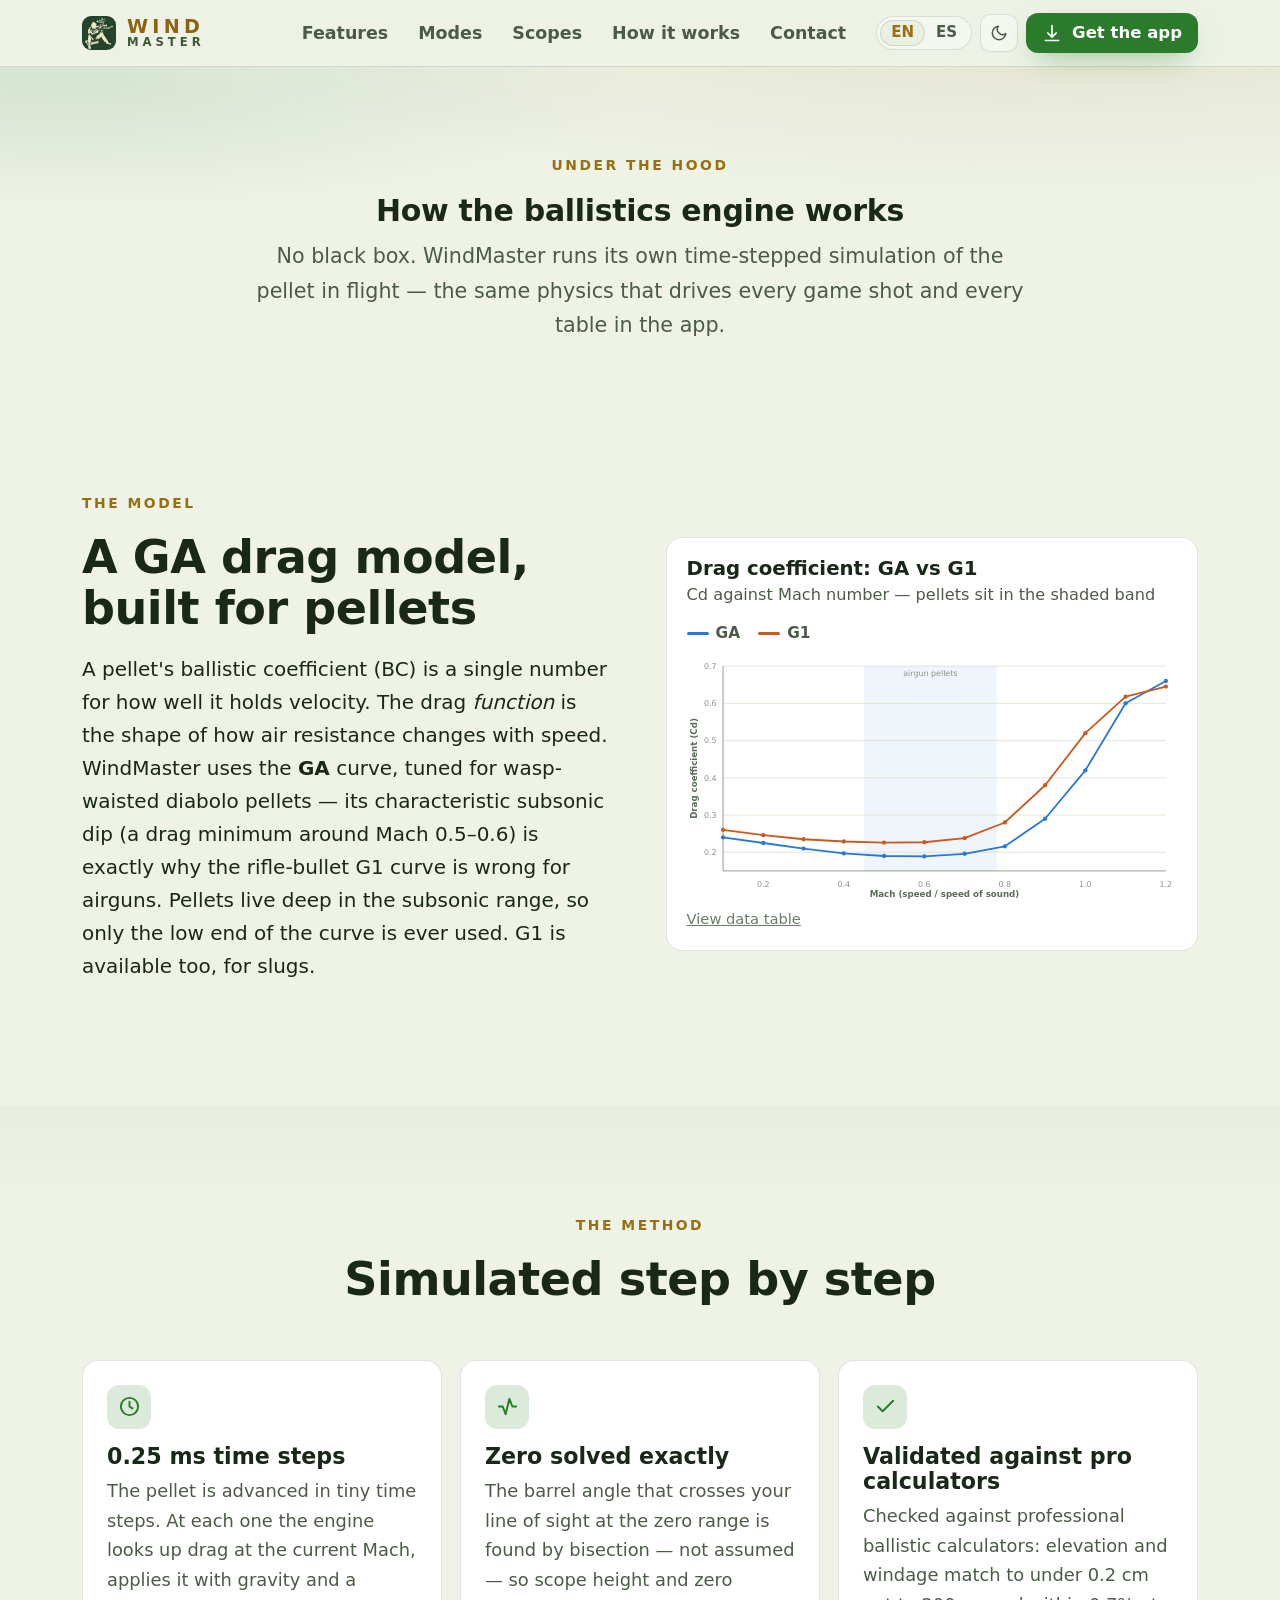
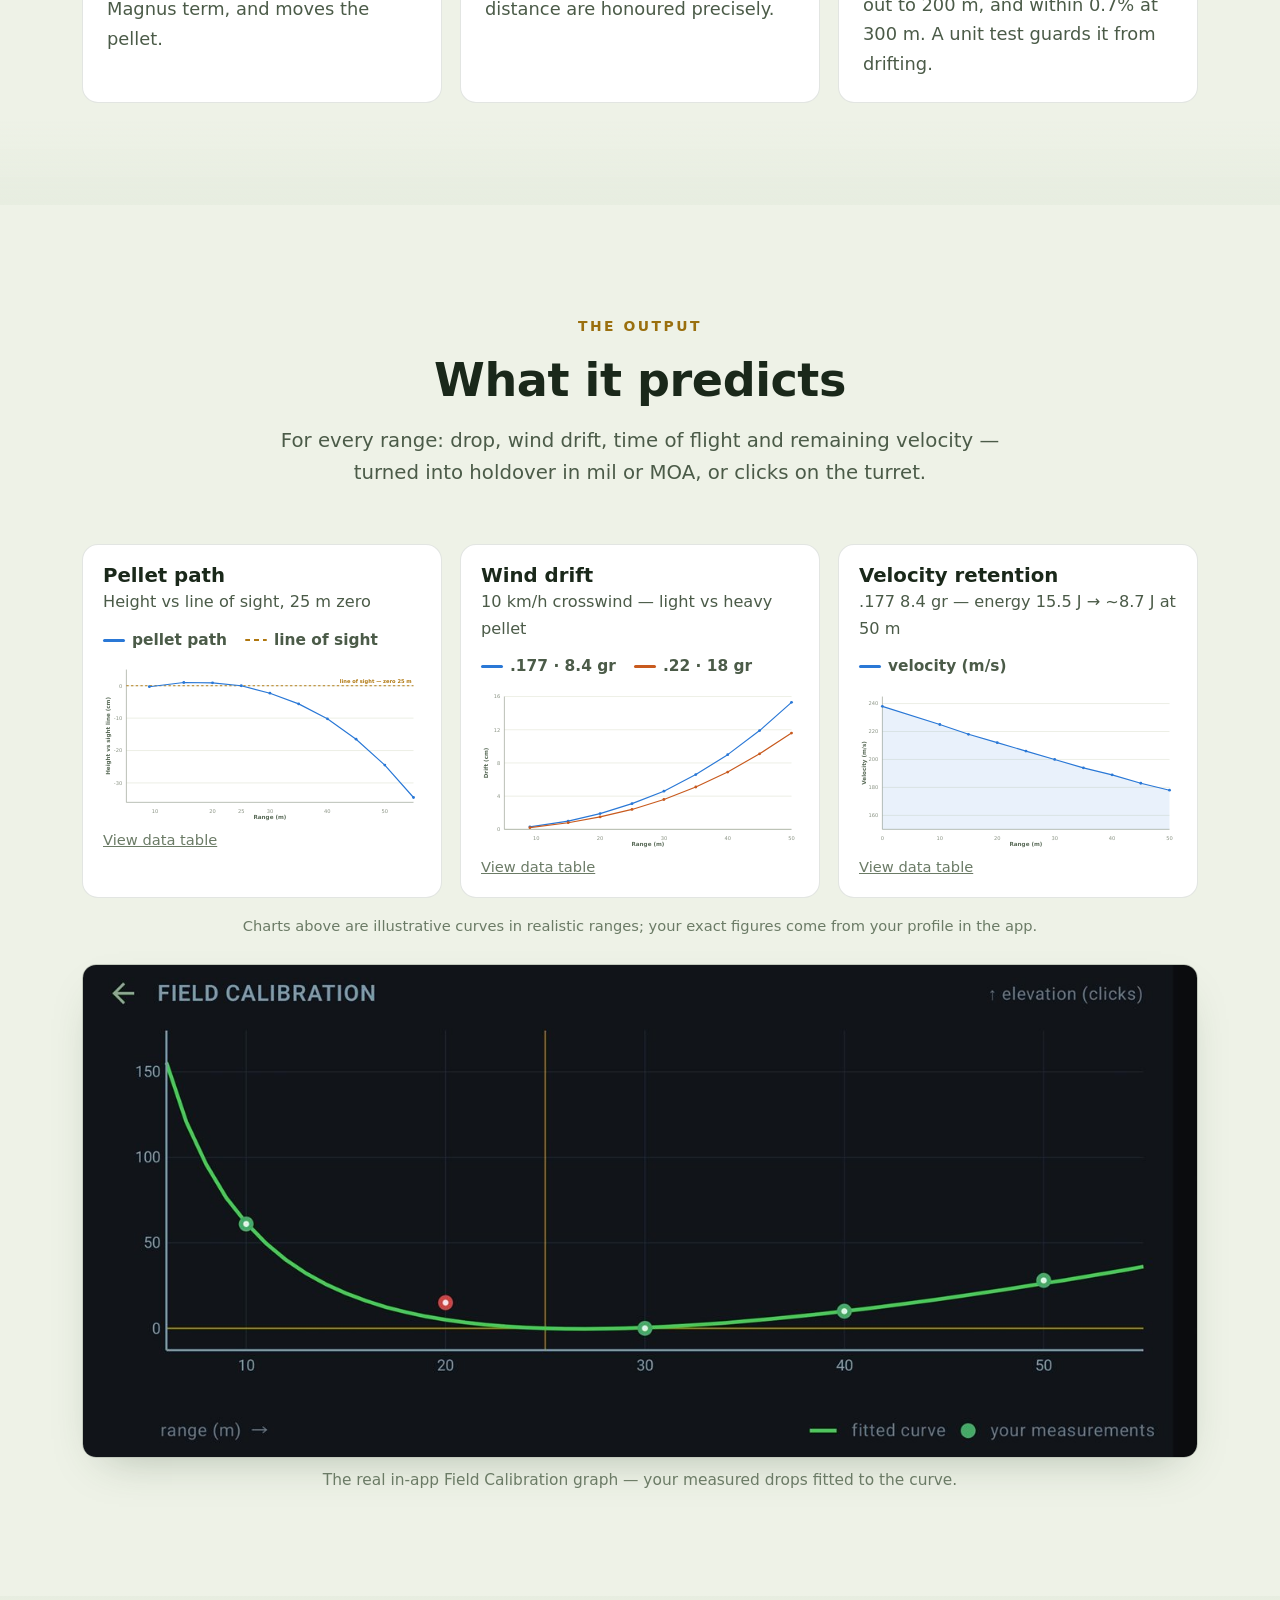
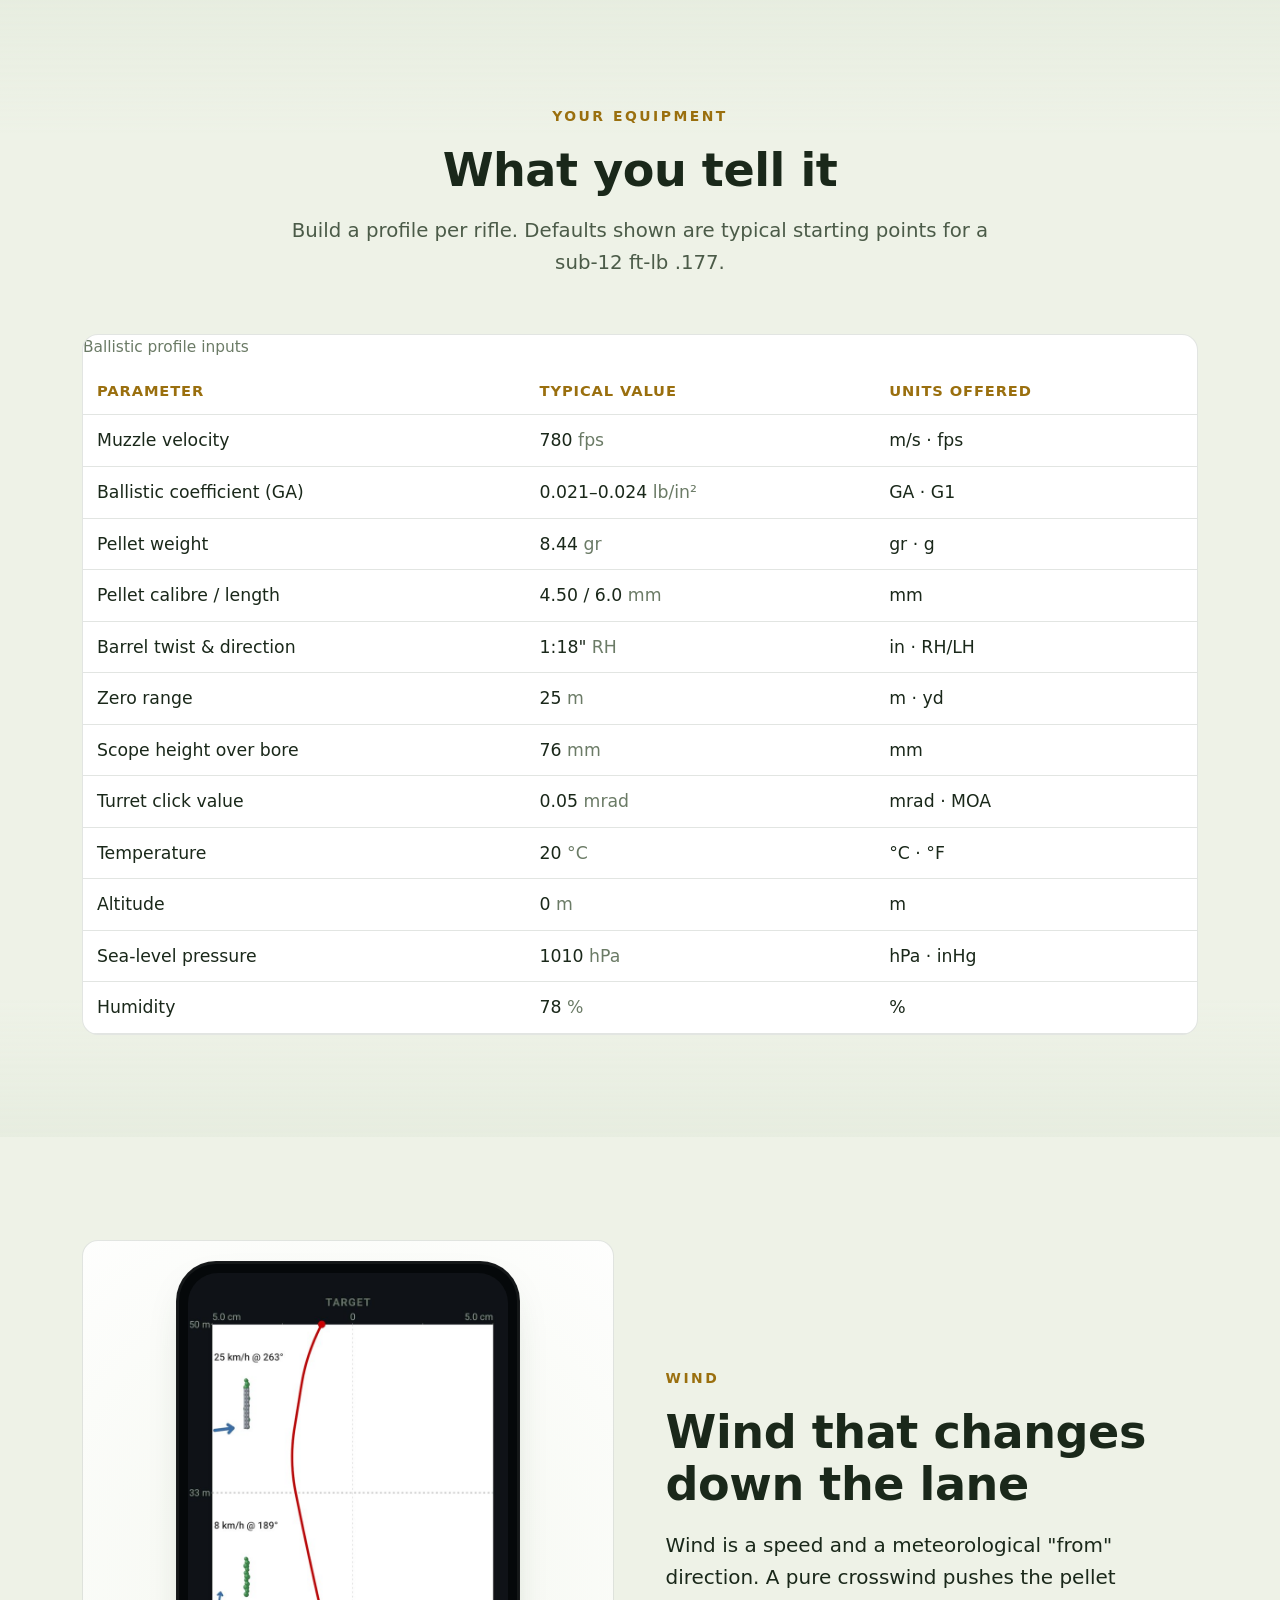
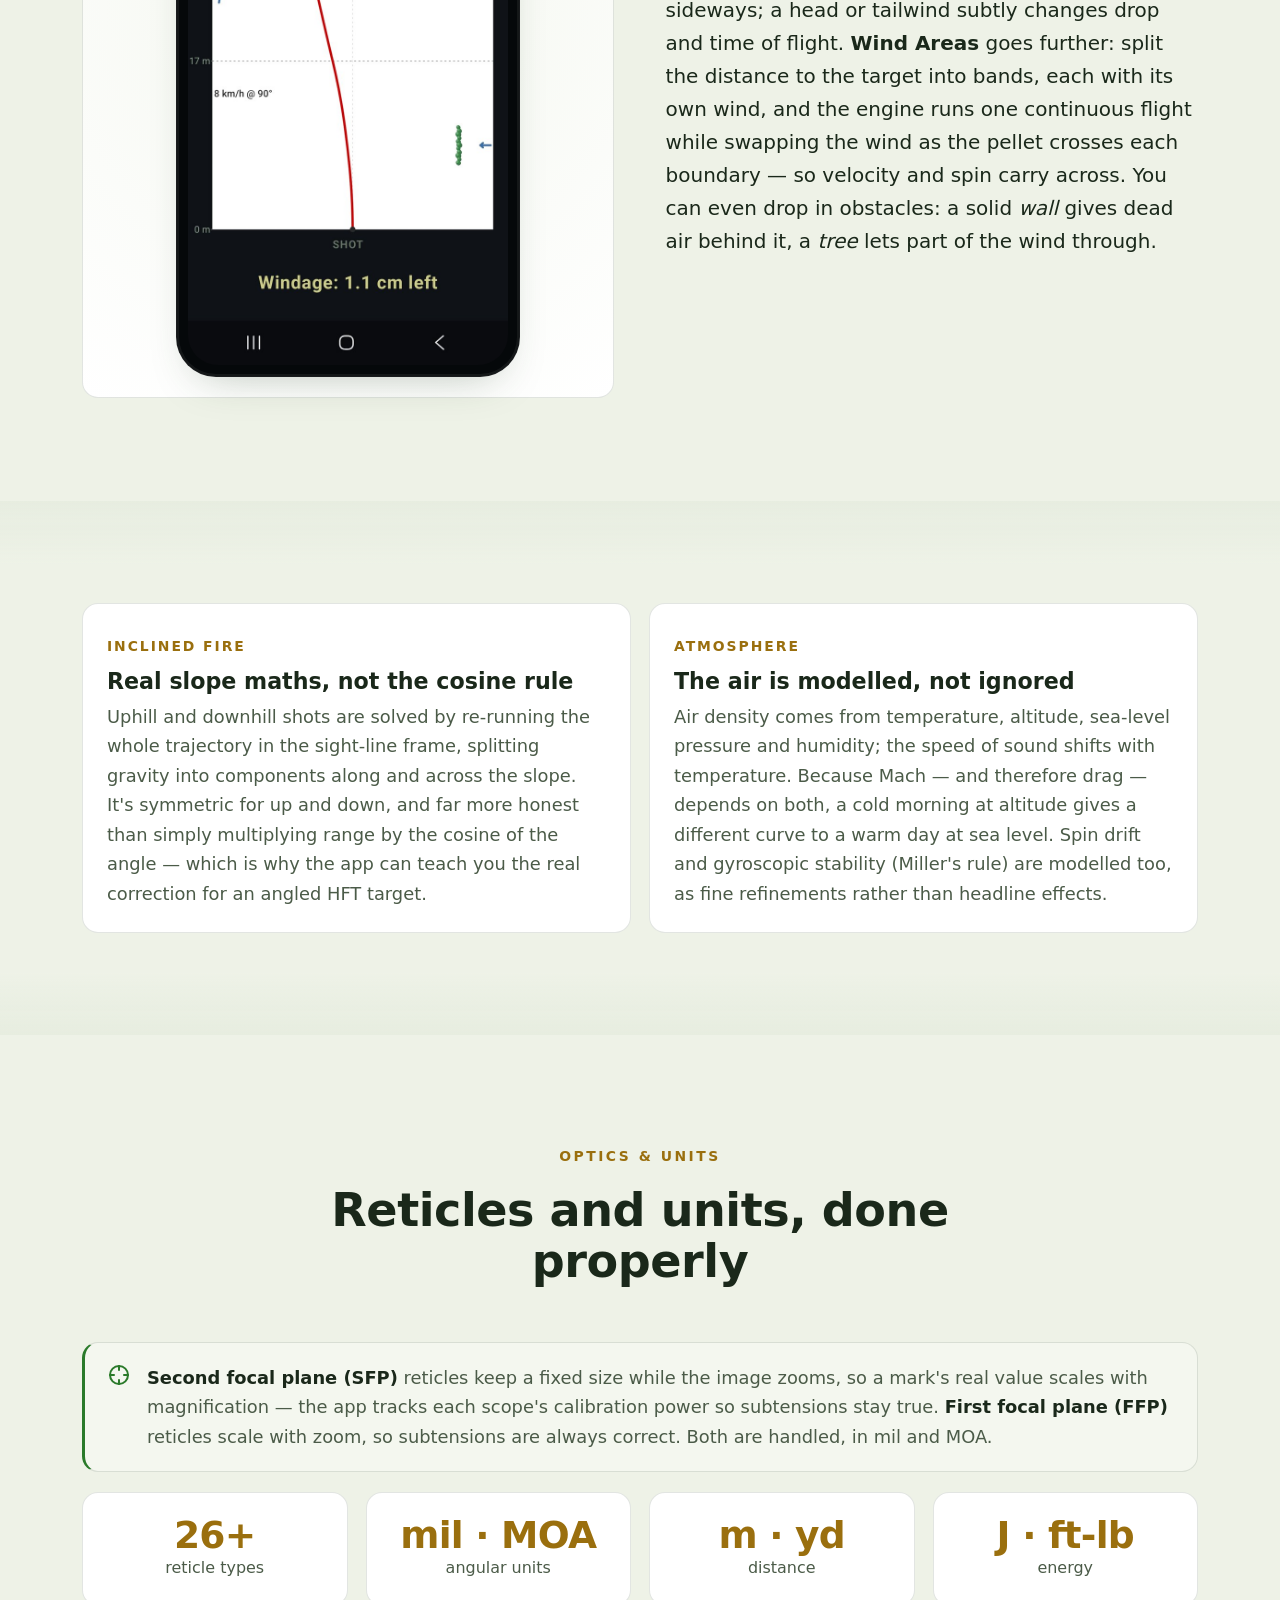
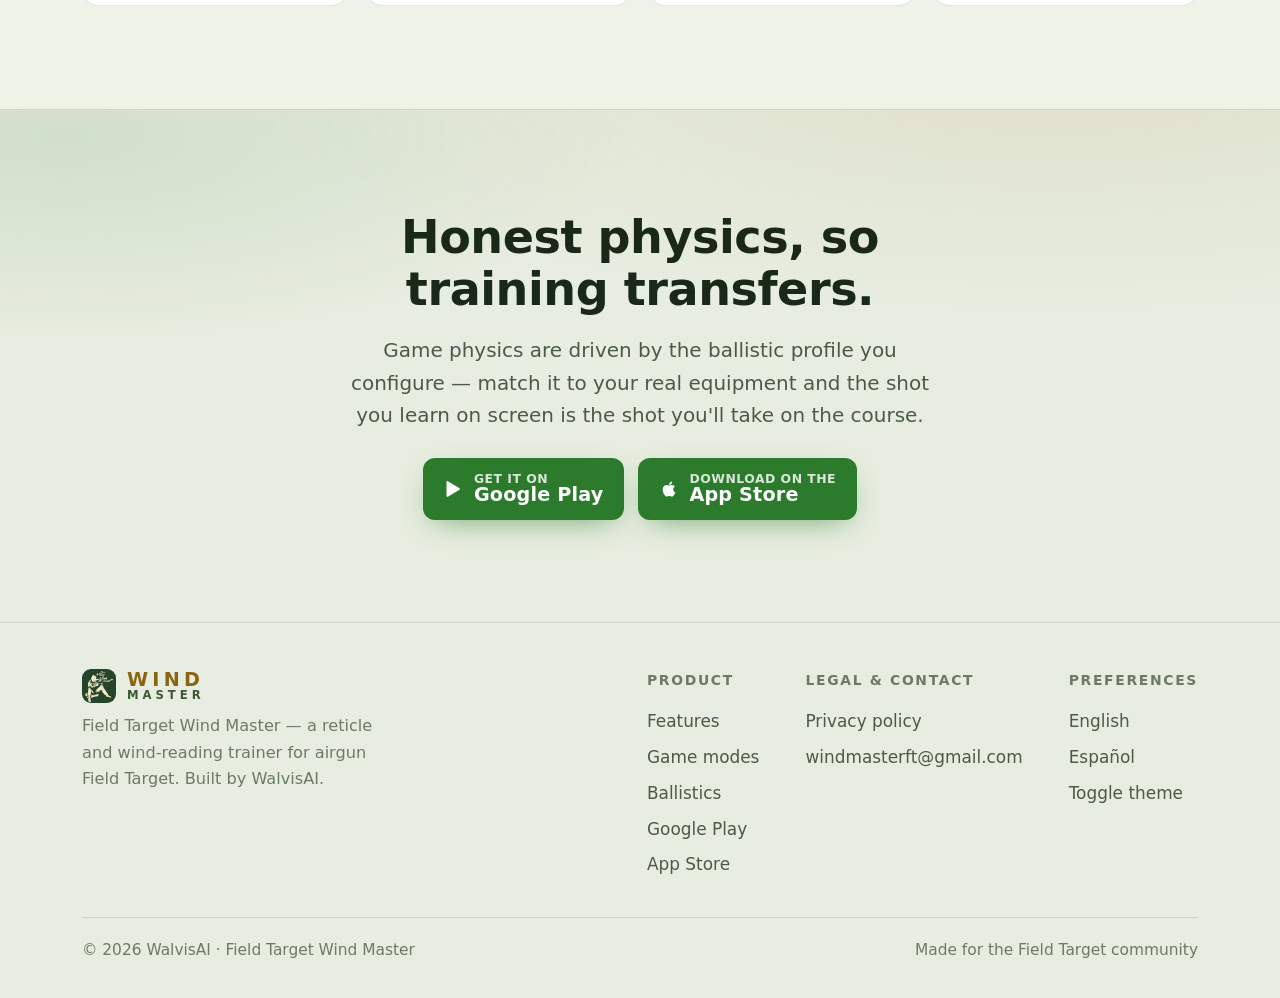
==== commit ba23c7c2: "Clear the NEW flag, and unpin the hero version at 4.0.66 The iPhone launch was three weeks ago and n" ====
--- a/ballistics.html
+++ b/ballistics.html
@@ -12,7 +12,7 @@
   <meta property="og:title" content="How the WindMaster ballistics engine works">
   <meta property="og:description" content="A time-stepped GA drag simulation for airgun pellets, validated against professional ballistic calculators. Wind zones, inclined fire and real atmosphere.">
   <meta property="og:image" content="assets/img/logo.png">
-  <link rel="stylesheet" href="assets/css/styles.css?v=20260923a">
+  <link rel="stylesheet" href="assets/css/styles.css?v=20260925a">
   <script>
     (function () {
       try {
@@ -263,7 +263,6 @@
       <a class="btn btn-apple" href="https://apps.apple.com/us/app/windmaster-airgun-ballistics/id6805077876" target="_blank" rel="noopener">
         <svg viewBox="0 0 24 24" fill="currentColor"><path d="M17.05 20.28c-.98.95-2.05.8-3.08.35-1.09-.46-2.09-.48-3.24 0-1.44.62-2.2.44-3.06-.35C2.79 15.25 3.51 7.59 9.05 7.31c1.35.07 2.29.74 3.08.8 1.18-.24 2.31-.93 3.57-.84 1.51.12 2.65.72 3.4 1.8-3.12 1.87-2.38 5.98.48 7.13-.57 1.5-1.31 2.99-2.54 4.09zM12.03 7.25c-.15-2.23 1.66-4.07 3.74-4.25.29 2.58-2.34 4.5-3.74 4.25z"/></svg>
         <span class="bp-text"><span class="bp-sub" data-en="Download on the" data-es="Consíguelo en la">Download on the</span><span class="bp-main">App Store</span></span>
-          <span class="pill-new" data-en="New" data-es="Nuevo">New</span>
       </a>
     </div>
   </div>
--- a/assets/css/styles.css
+++ b/assets/css/styles.css
@@ -26,8 +26,6 @@
   --cta:           #3d8b3d;
   --cta-hover:     #4a9d4a;
   --cta-ink:       #061006;
-  --new-flag:      #ffc531;
-  --new-flag-ink:  #241a00;
   --good:          #52c07a;
   --warn:          #e0b83e;
   --bad:           #e06a6a;
@@ -244,15 +242,6 @@
 .btn-ghost { background: var(--surface-2); color: var(--text); border-color: var(--border-strong); }
 .btn-ghost:hover { border-color: var(--gold); color: var(--gold); }
 .btn-sm { padding: 9px 15px; font-size: .88rem; }
-/* "NEW" flag. Fixed colours, like the app's game palette: it has to stay loud on
-   the green button and in both themes, so it does not follow the theme tokens. */
-.pill-new {
-  display: inline-block; background: var(--new-flag); color: var(--new-flag-ink);
-  font-size: .62rem; font-weight: 900; letter-spacing: .09em; text-transform: uppercase;
-  padding: 3px 7px; border-radius: 999px; line-height: 1; vertical-align: middle;
-}
-.btn .pill-new { position: absolute; top: -9px; right: -9px; box-shadow: 0 4px 12px -4px rgba(0,0,0,0.55); }
-
 /* A pair of store buttons. */
 .store-row { display: flex; flex-wrap: wrap; gap: 14px; justify-content: center; }
 
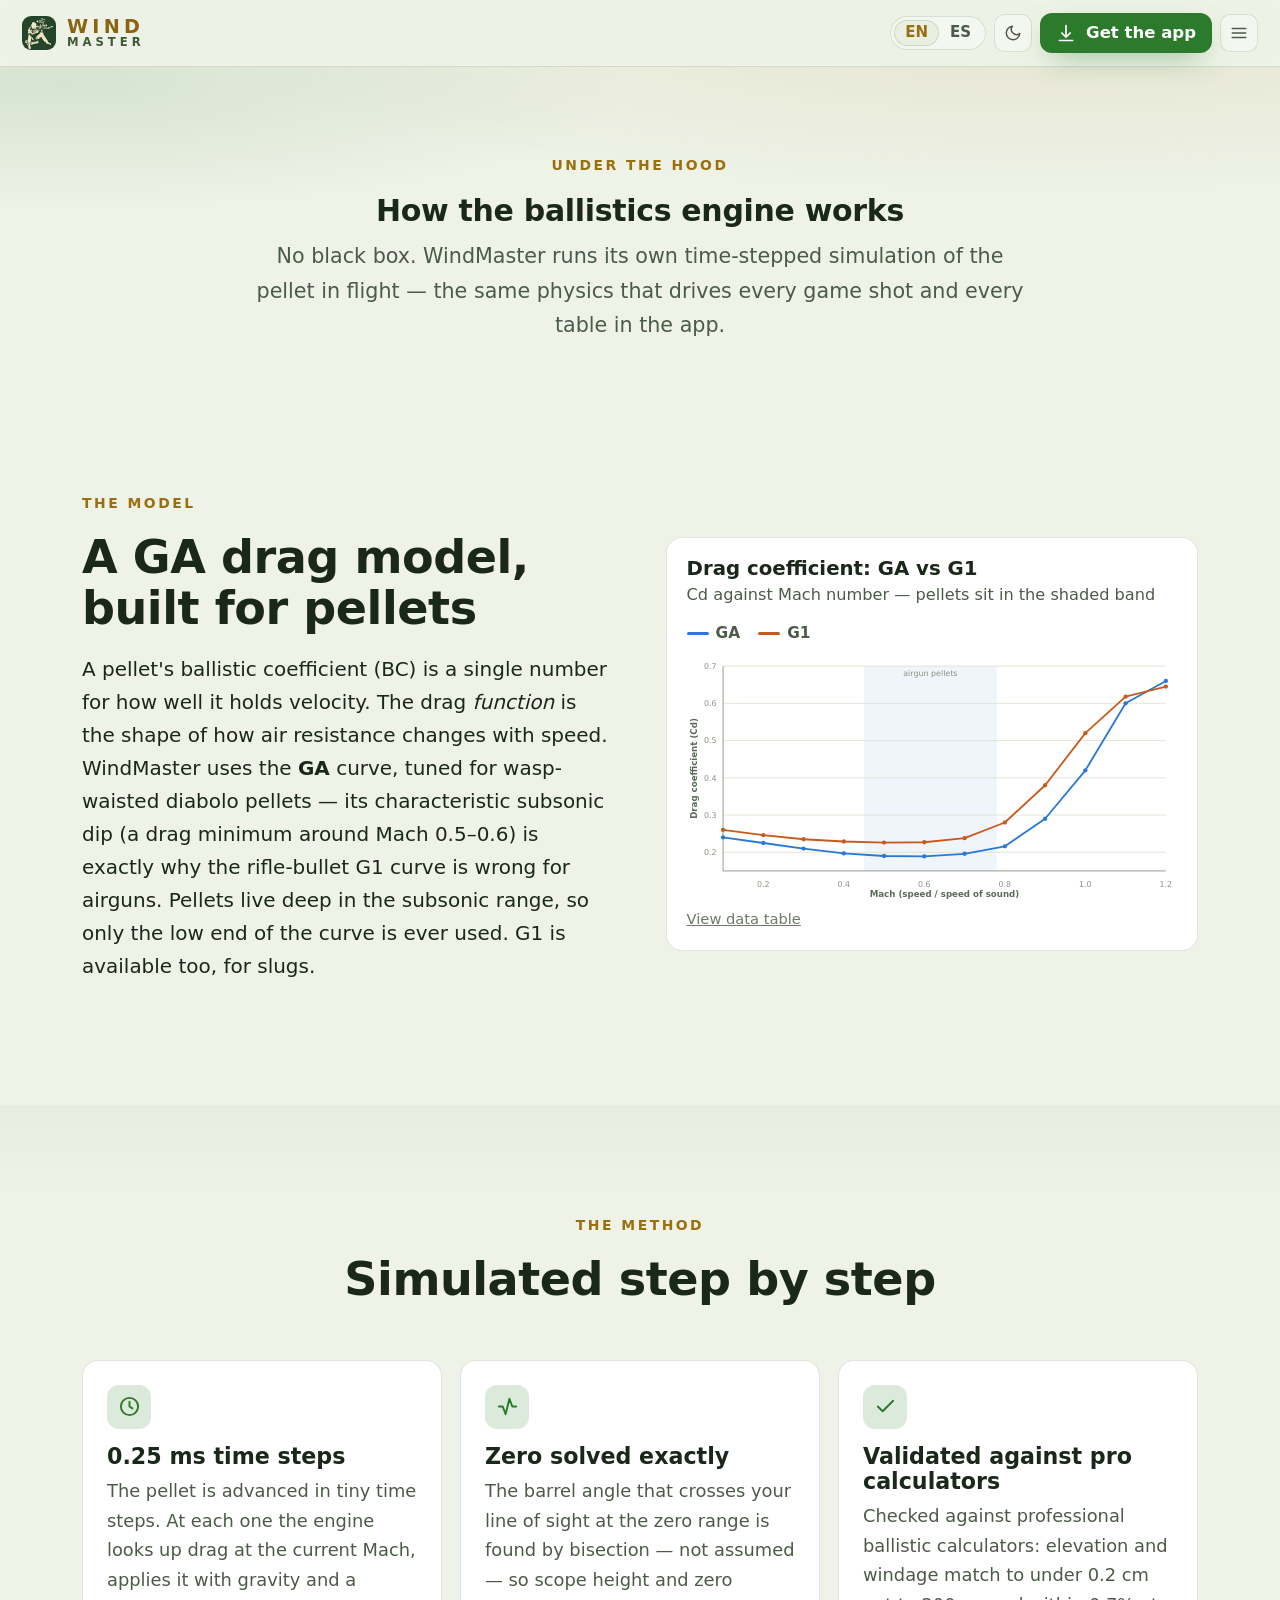
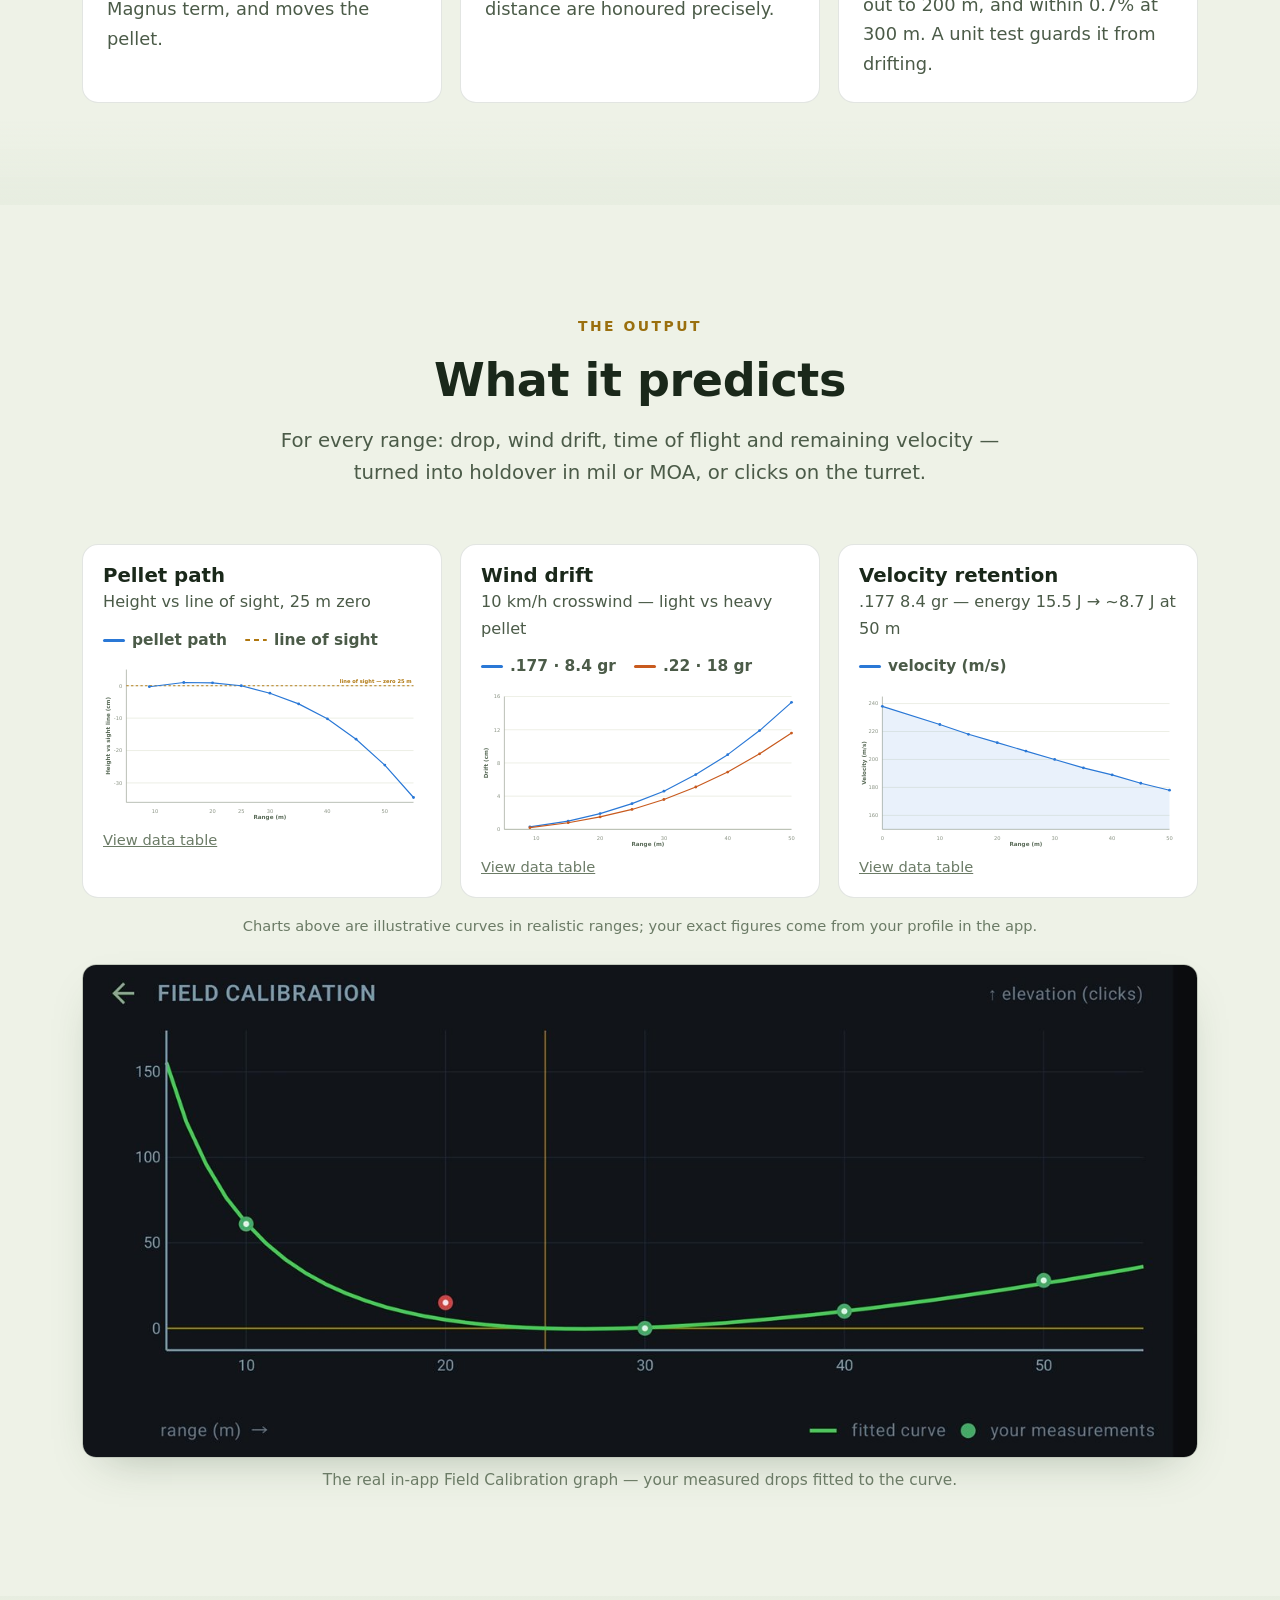
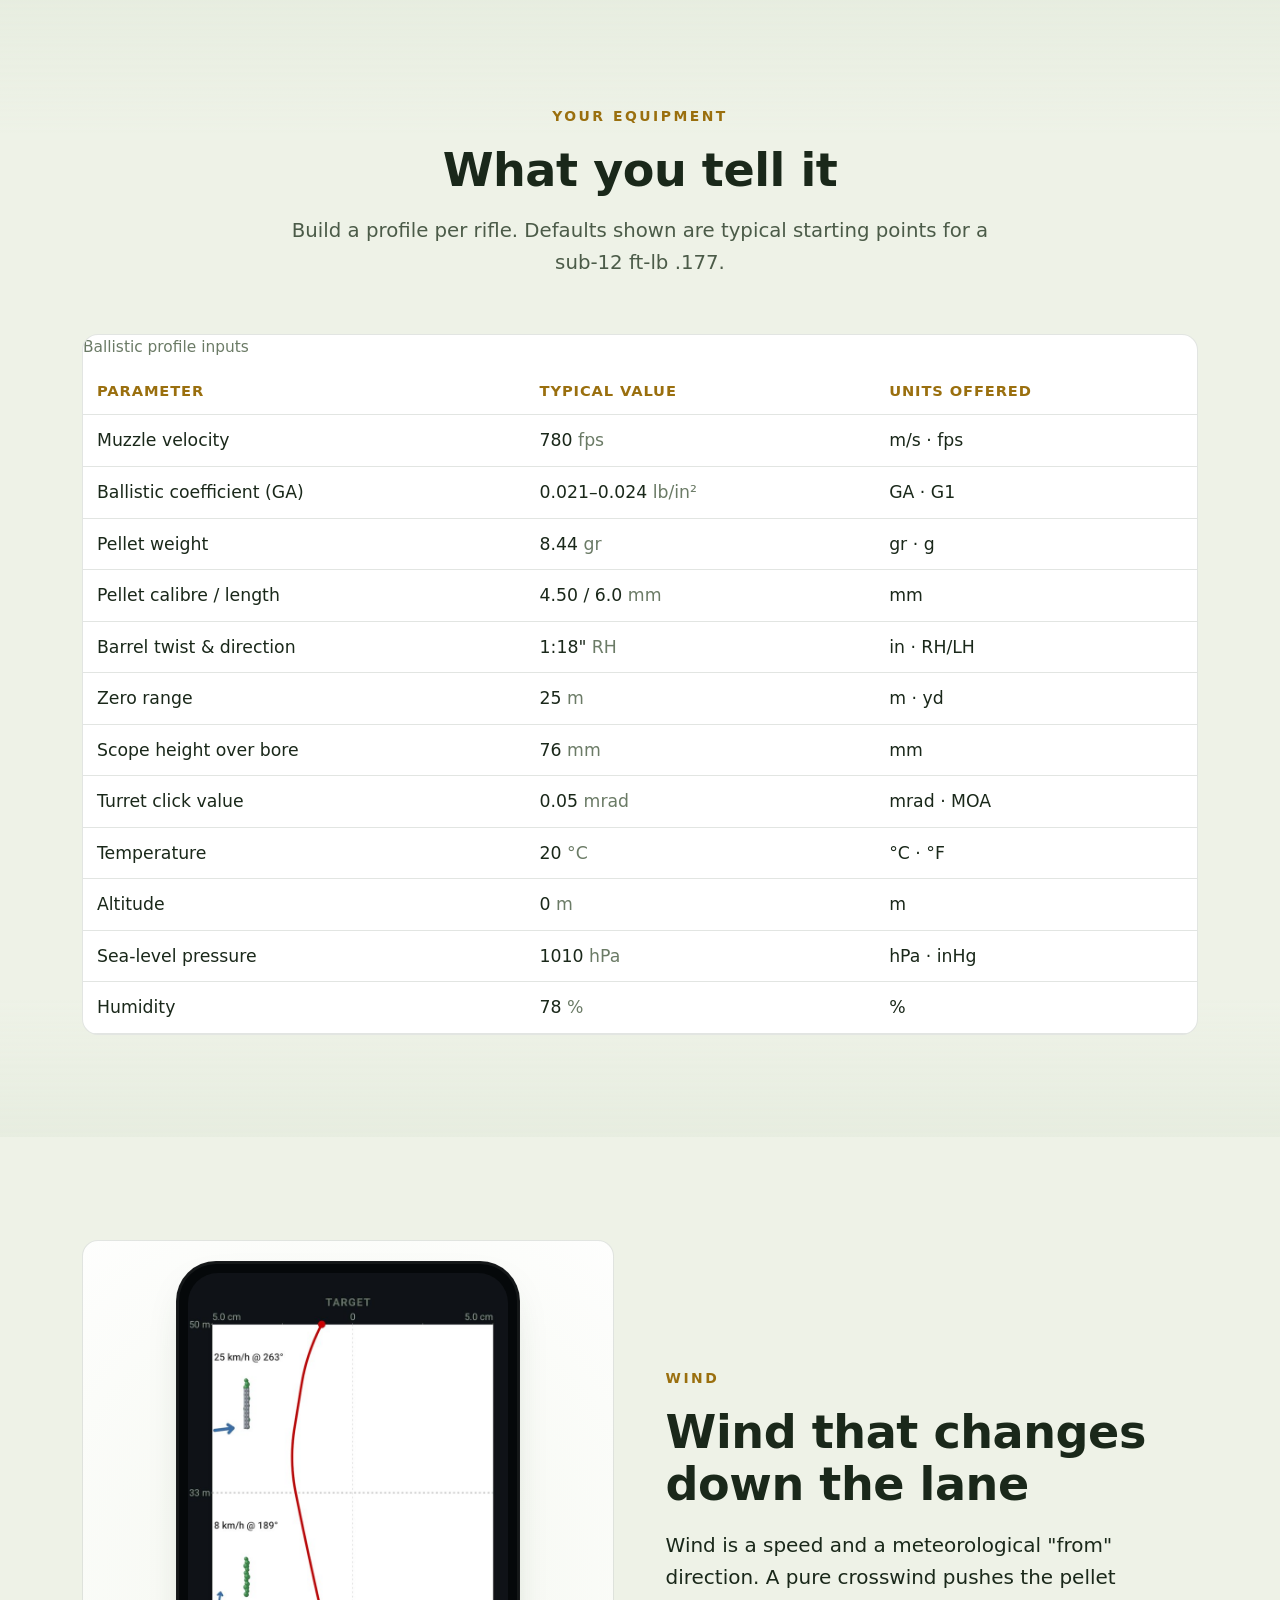
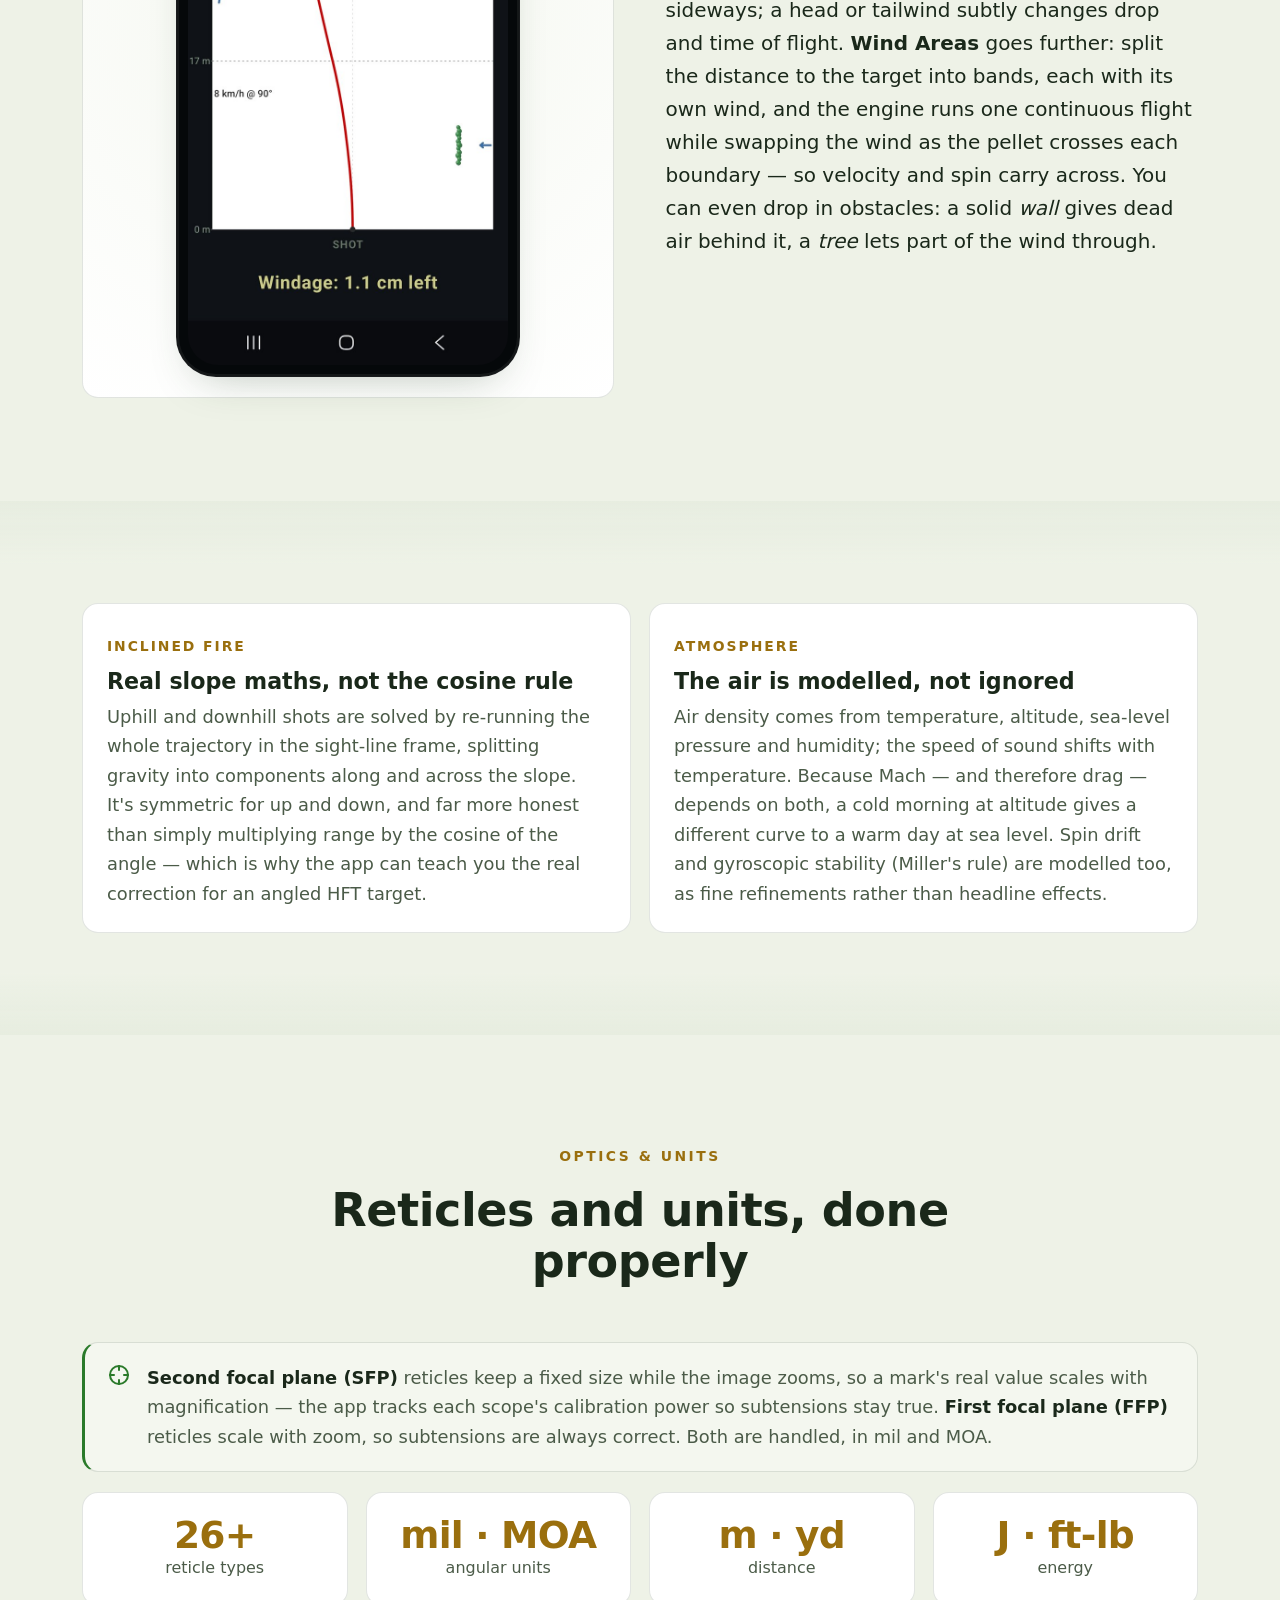
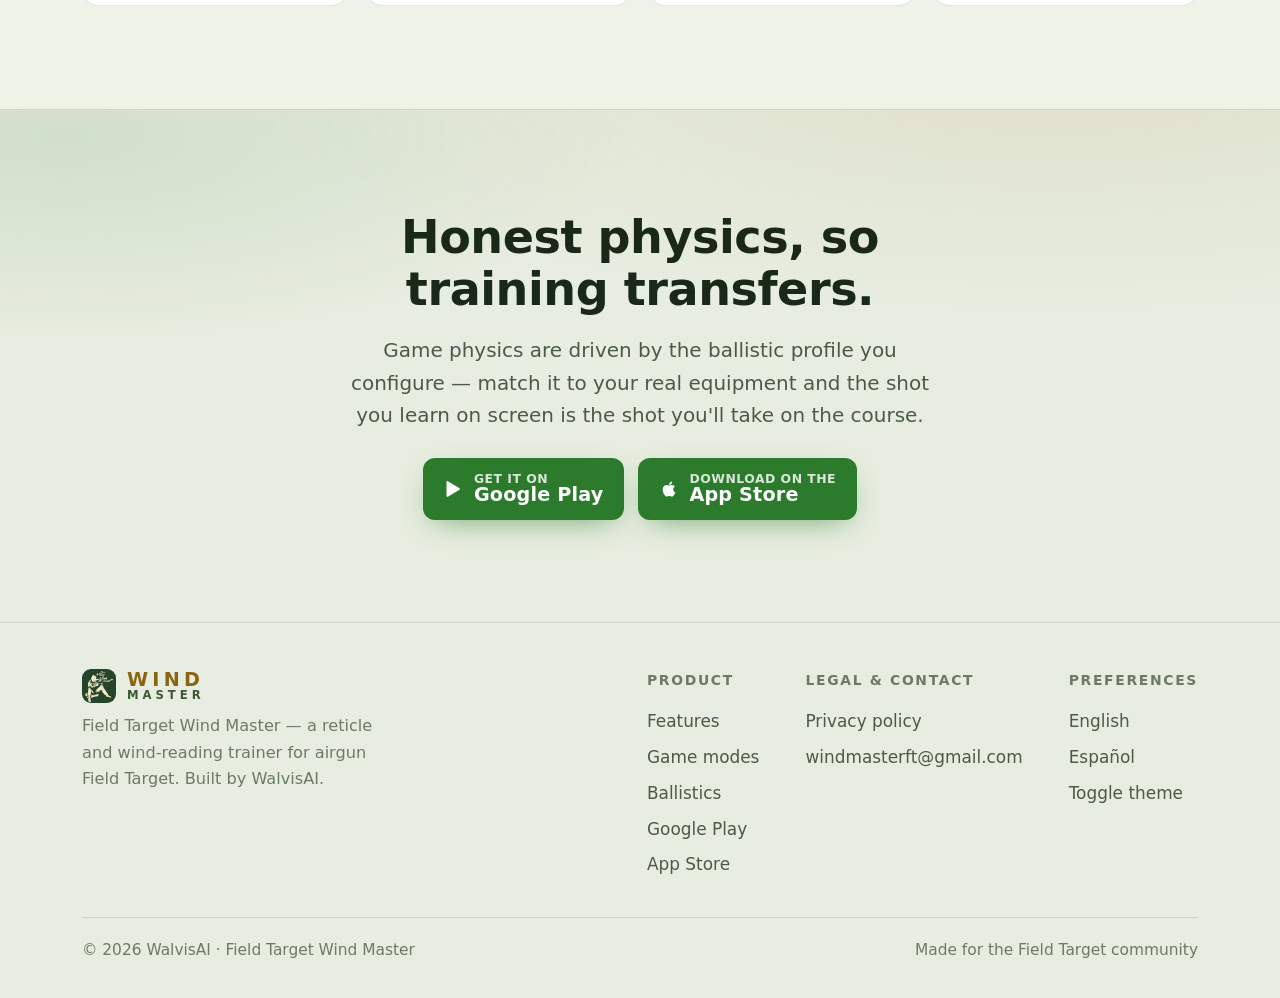
==== commit 7363b3cc: "Buy me a coffee (Ko-fi) link in the top nav on every page; header nav widened so it fits Co-Authored" ====
--- a/ballistics.html
+++ b/ballistics.html
@@ -12,7 +12,7 @@
   <meta property="og:title" content="How the WindMaster ballistics engine works">
   <meta property="og:description" content="A time-stepped GA drag simulation for airgun pellets, validated against professional ballistic calculators. Wind zones, inclined fire and real atmosphere.">
   <meta property="og:image" content="assets/img/logo.png">
-  <link rel="stylesheet" href="assets/css/styles.css?v=20260925a">
+  <link rel="stylesheet" href="assets/css/styles.css?v=20261112c">
   <script>
     (function () {
       try {
@@ -37,9 +37,10 @@
     <div class="nav-links" id="nav-links">
       <a href="index.html#features" data-en="Features" data-es="Funciones">Features</a>
       <a href="index.html#modes" data-en="Modes" data-es="Modos">Modes</a>
-      <a href="index.html#scopes" data-en="Scopes" data-es="Miras">Scopes</a>
+      <a href="index.html#scopes" data-en="Scopes" data-es="Visores">Scopes</a>
       <a href="ballistics.html" data-en="How it works" data-es="Cómo funciona">How it works</a>
       <a href="index.html#contact" data-en="Contact" data-es="Contacto">Contact</a>
+      <a class="nav-coffee" href="https://ko-fi.com/windmasterft" target="_blank" rel="noopener">☕ <span data-en="Buy me a coffee" data-es="Invítame a un café">Buy me a coffee</span></a>
     </div>
     <div class="nav-tools">
       <div class="toggle-group" role="group" aria-label="Language">
@@ -107,7 +108,7 @@
       <div class="card"><div class="ic"><svg viewBox="0 0 24 24" fill="none" stroke="currentColor" stroke-width="2" stroke-linecap="round" stroke-linejoin="round"><path d="M3 12h4l3 8 4-16 3 8h4"/></svg></div>
         <h3 class="lang-en">Zero solved exactly</h3><h3 class="lang-es">Cero resuelto con exactitud</h3>
         <p class="lang-en">The barrel angle that crosses your line of sight at the zero range is found by bisection — not assumed — so scope height and zero distance are honoured precisely.</p>
-        <p class="lang-es">El ángulo de cañón que cruza tu línea de mira a la distancia de cero se halla por bisección — no se asume — así se respetan con precisión la altura de mira y la distancia de cero.</p>
+        <p class="lang-es">El ángulo de cañón que cruza tu línea de mira a la distancia de cero se halla por bisección — no se asume — así se respetan con precisión la altura del visor y la distancia de cero.</p>
       </div>
       <div class="card"><div class="ic"><svg viewBox="0 0 24 24" fill="none" stroke="currentColor" stroke-width="2" stroke-linecap="round" stroke-linejoin="round"><path d="M20 6 9 17l-5-5"/></svg></div>
         <h3 class="lang-en">Validated against pro calculators</h3><h3 class="lang-es">Contrastado con calculadoras pro</h3>
@@ -179,7 +180,7 @@
           <tr><td data-en="Pellet calibre / length" data-es="Calibre / longitud">Pellet calibre / length</td><td class="num">4.50 / 6.0 <span class="u">mm</span></td><td class="u">mm</td></tr>
           <tr><td data-en="Barrel twist & direction" data-es="Paso y sentido de rayado">Barrel twist &amp; direction</td><td class="num">1:18" <span class="u">RH</span></td><td class="u">in · RH/LH</td></tr>
           <tr><td data-en="Zero range" data-es="Distancia de cero">Zero range</td><td class="num">25 <span class="u">m</span></td><td class="u">m · yd</td></tr>
-          <tr><td data-en="Scope height over bore" data-es="Altura de mira sobre ánima">Scope height over bore</td><td class="num">76 <span class="u">mm</span></td><td class="u">mm</td></tr>
+          <tr><td data-en="Scope height over bore" data-es="Altura del visor sobre ánima">Scope height over bore</td><td class="num">76 <span class="u">mm</span></td><td class="u">mm</td></tr>
           <tr><td data-en="Turret click value" data-es="Valor de clic de torreta">Turret click value</td><td class="num">0.05 <span class="u">mrad</span></td><td class="u">mrad · MOA</td></tr>
           <tr><td data-en="Temperature" data-es="Temperatura">Temperature</td><td class="num">20 <span class="u">°C</span></td><td class="u">°C · °F</td></tr>
           <tr><td data-en="Altitude" data-es="Altitud">Altitude</td><td class="num">0 <span class="u">m</span></td><td class="u">m</td></tr>
--- a/assets/css/styles.css
+++ b/assets/css/styles.css
@@ -181,22 +181,23 @@
 }
 .nav {
   display: flex; align-items: center; gap: 18px;
-  height: 66px; max-width: var(--maxw); margin: 0 auto; padding: 0 22px;
-}
-.brand { display: flex; align-items: center; gap: 11px; font-weight: 800; letter-spacing: .02em; }
+  height: 66px; max-width: 1440px; margin: 0 auto; padding: 0 22px;
+}
+.brand { display: flex; flex-shrink: 0; align-items: center; gap: 11px; font-weight: 800; letter-spacing: .02em; }
 .brand img { width: 34px; height: 34px; border-radius: 9px; }
 .brand .wm-wind { color: var(--wind); }
 .brand .wm-master { color: var(--master); font-weight: 700; }
 .brand-logotype { display: flex; flex-direction: column; line-height: .96; }
 .brand-logotype .wm-wind { font-size: 1.02rem; letter-spacing: .22em; }
 .brand-logotype .wm-master { font-size: .62rem; letter-spacing: .34em; }
-.nav-links { display: flex; align-items: center; gap: 6px; margin-left: auto; }
+.nav-links { display: flex; align-items: center; gap: 2px; margin-left: auto; }
 .nav-links a {
   color: var(--text-dim); font-weight: 600; font-size: .93rem; white-space: nowrap;
-  padding: 8px 12px; border-radius: 9px; transition: color .15s, background .15s;
+  padding: 8px 10px; border-radius: 9px; transition: color .15s, background .15s;
 }
 .nav-links a:hover { color: var(--text); background: var(--surface-2); text-decoration: none; }
-.nav-tools { display: flex; align-items: center; gap: 8px; }
+.nav-links a.nav-coffee { color: var(--gold); }
+.nav-tools { display: flex; align-items: center; gap: 8px; margin-left: auto; }
 .toggle-group { display: inline-flex; background: var(--surface-2); border: 1px solid var(--border); border-radius: 999px; padding: 3px; }
 .toggle-group button {
   border: 0; background: transparent; color: var(--text-dim);
@@ -219,7 +220,7 @@
   :root:not([data-theme="dark"]) .theme-sun { display: none; }
   :root:not([data-theme="dark"]) .theme-moon { display: block; }
 }
-.nav-cta { display: inline-flex; }
+.nav-cta { display: inline-flex; white-space: nowrap; }
 .hamburger { display: none; }
 
 /* ---- Buttons ---- */
@@ -253,7 +254,6 @@
   color: var(--text-dim); background: var(--surface-2); border: 1px solid var(--border);
   padding: 6px 13px; border-radius: 999px; margin-bottom: 22px;
 }
-.hero-badge b { color: var(--good); font-weight: 700; }
 .hero h1 { font-size: clamp(2.3rem, 5.4vw, 4rem); font-weight: 900; letter-spacing: -0.02em; }
 .hero h1 .hl { color: var(--gold); }
 .hero-tagline { font-size: clamp(1.05rem, 2.1vw, 1.3rem); color: var(--text-dim); max-width: 34ch; margin-bottom: 1.6em; }
@@ -623,7 +623,7 @@
   .mode-media { order: -1; }
   .tiers { grid-template-columns: 1fr; }
 }
-@media (max-width: 1180px) {
+@media (max-width: 1440px) {
   .nav-links { display: none; }
   .nav-links.open {
     display: flex; position: absolute; top: 66px; left: 0; right: 0; flex-direction: column;
@@ -637,3 +637,39 @@
   .nav-cta { display: none; }
   .grid-2, .grid-3, .grid-4 { grid-template-columns: 1fr; }
 }
+
+/* ---- 360 VIEW (DIY) ---- */
+#view360 .section-head { max-width: 760px; }
+.diy-chips { justify-content: center; margin-bottom: clamp(36px, 5vw, 56px); }
+.diy-sub { font-size: clamp(1.3rem, 2.4vw, 1.7rem); font-weight: 800; margin-bottom: 18px; }
+.diy-kit .card h3 { font-size: 1.05rem; }
+.diy-safety { margin-top: 22px; border-left-color: var(--warn); }
+.diy-safety > svg { color: var(--warn); }
+.diy-firmware { display: grid; grid-template-columns: 1fr 1.2fr; gap: clamp(24px, 4vw, 48px); align-items: start; margin-top: clamp(40px, 6vw, 64px); padding: clamp(20px, 3vw, 32px); background: var(--surface); border: 1px solid var(--border); border-radius: var(--radius); }
+.diy-firmware p { color: var(--text-dim); }
+.diy-steps { margin: 0; padding-left: 1.3em; display: grid; gap: 9px; color: var(--text-dim); font-size: .94rem; }
+.diy-steps code { font-size: .8rem; word-break: break-all; background: var(--surface-2); border: 1px solid var(--border); border-radius: 6px; padding: 1px 5px; }
+@media (max-width: 940px) { .diy-firmware { grid-template-columns: 1fr; } }
+.diy-price { display: inline-block; margin-top: 10px; font-size: .8rem; font-weight: 700; color: var(--gold); }
+.diy-products { margin-top: 18px; }
+.diy-product p + p { margin-top: .6em; }
+.diy-product { display: flex; flex-direction: column; }
+.diy-product-img { display: block; width: 100%; aspect-ratio: 4 / 3; object-fit: contain; background: #fff; border-radius: var(--radius-sm); padding: 8px; margin-bottom: 16px; }
+.diy-photos-intro { text-align: center; color: var(--text-dim); margin: 0 0 14px; }
+.diy-photos { display: grid; grid-template-columns: repeat(3, 1fr); grid-auto-rows: 220px; gap: 12px; margin-bottom: 18px;
+  grid-template-areas: "a a b" "a a c" "d d e" "d d e" "f f f" "f f f"; }
+.diy-photo { position: relative; margin: 0; border-radius: var(--radius); overflow: hidden; background: var(--surface); border: 1px solid var(--border); }
+.diy-photo img { width: 100%; height: 100%; object-fit: cover; display: block; }
+.diy-photo figcaption { position: absolute; left: 0; right: 0; bottom: 0; padding: 28px 14px 10px; font-size: .82rem; font-weight: 600; color: #fff; background: linear-gradient(transparent, rgba(0,0,0,.72)); }
+.diy-photo-a { grid-area: a; } .diy-photo-b { grid-area: b; } .diy-photo-c { grid-area: c; } .diy-photo-d { grid-area: d; } .diy-photo-e { grid-area: e; }
+@media (max-width: 720px) {
+  .diy-photos { grid-template-columns: 1fr; grid-template-areas: none; grid-auto-rows: auto; }
+  .diy-photo { grid-area: auto !important; aspect-ratio: 4 / 3; }
+  .diy-photo-e { aspect-ratio: 3 / 4; }
+}
+.diy-reco { align-self: flex-start; font-size: .68rem; font-weight: 800; letter-spacing: .12em; text-transform: uppercase; color: var(--cta-ink); background: var(--green); padding: 3px 10px; border-radius: 999px; margin-bottom: 8px; display: inline-block; }
+.diy-product:has(.diy-reco) { border-color: color-mix(in srgb, var(--green) 55%, var(--border)); }
+.diy-photo-f { grid-area: f; }
+.diy-thanks { text-align: center; color: var(--text-dim); margin: clamp(28px, 4vw, 40px) auto 0; max-width: 640px; }
+.diy-thanks strong { color: var(--gold); }
+@media (max-width: 720px) { .diy-photo-f { aspect-ratio: 2 / 1; } }
